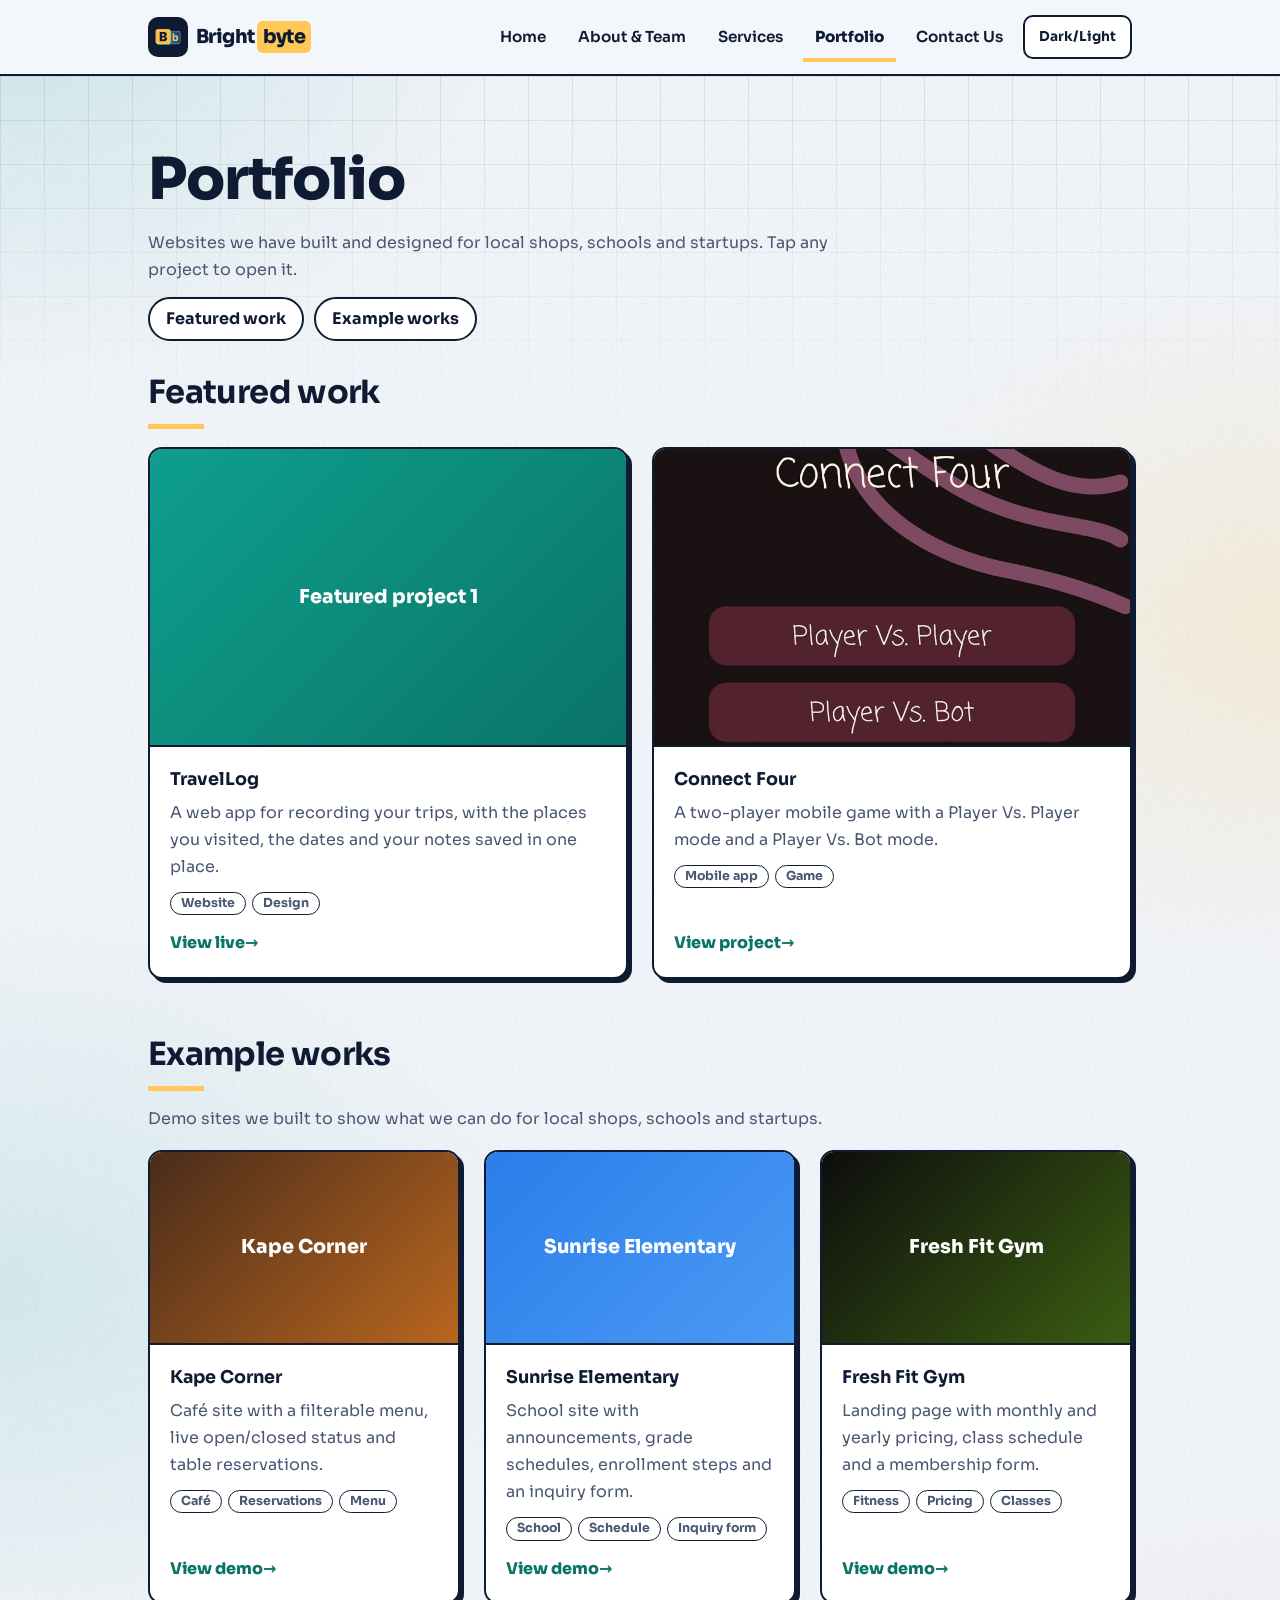
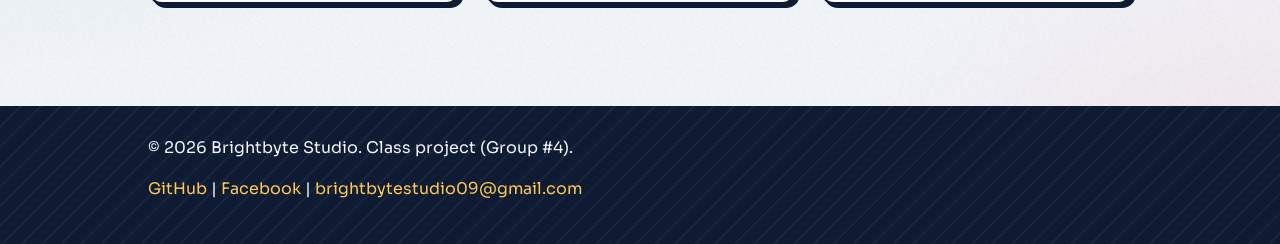
==== portfolio.html @ 6b6ff631 "Add files via upload" ====
<!DOCTYPE html>
<html lang="en">

<head>
  <meta charset="UTF-8">
  <meta name="viewport" content="width=device-width, initial-scale=1">
  <title>Portfolio | Brightbyte Studio</title>

  <link rel="stylesheet" href="https://fonts.googleapis.com/css2?family=Sora:wght@400;700;800&display=swap">
  <link rel="icon" href="imagess/logo.png">
  <script>document.documentElement.dataset.theme = localStorage.getItem('theme') || 'light';</script>
  <link rel="stylesheet" href="style.css">
</head>

<body id="top">

  <!-- ===== HEADER + NAVIGATION ===== -->
  <header>
    <nav>
      <a class="logo" href="index.html">
        <img class="logo-img" src="imagess/logo.png" alt="Brightbyte logo">
        Bright<span>byte</span>
      </a>

      <button id="menu" aria-label="Menu">Menu</button>

      <a class="link" href="index.html">Home</a>
      <a class="link" href="team.html">About &amp; Team</a>
      <a class="link" href="services.html">Services</a>
      <a class="link active" href="portfolio.html">Portfolio</a>
      <a class="link" href="contact.html">Contact Us</a>

      <button id="theme" aria-label="Toggle dark mode">Dark/Light</button>
    </nav>
  </header>


  <main>
    <section>
      <div class="wrap">

        <h1>Portfolio</h1>
        <p>Websites we have built and designed for local shops, schools and startups. Tap any project to open it.</p>

        <!-- Jump links to the sections below -->
        <div class="jump">
          <a href="#featured">Featured work</a>
          <a href="#examples">Example works</a>
        </div>


        <!-- ===== FEATURED WORK =====
             HOW TO ADD YOUR OWN:
             1. Save the screenshot in the imagess folder (about 800 x 500, under 150 KB).
             2. Copy one <a class="project"> block below.
             3. Change the link, image file name, alt text, title, text and tags.
             If the image file is missing, the colored label shows instead. -->
        <h2 id="featured">Featured work</h2>

        <div class="projects">

          <a class="project" href="https://YOUR-TUNNEL.trycloudflare.com" target="_blank" rel="noopener">
            <div class="thumb" data-label="Featured project 1">
              <img src="imagess/featured1.jpg" alt="Screenshot of Featured project 1" width="800" height="500" loading="lazy">
            </div>
            <div class="project-body">
              <h3>TravelLog</h3>
              <p>A web app for recording your trips, with the places you visited, the dates and your notes saved in one place.</p>
              <ul class="tags"><li>Website</li><li>Design</li></ul>
              <span class="project-cta">View live</span>
            </div>
          </a>

                    <a class="project" href="connect-four.html">
            <div class="thumb" data-label="Connect Four">
              <img src="imagess/featured2.jpg" alt="Menu screen of the Connect Four app" width="800" height="500" loading="lazy">
            </div>
            <div class="project-body">
              <h3>Connect Four</h3>
              <p>A two-player mobile game with a Player Vs. Player mode and a Player Vs. Bot mode.</p>
              <ul class="tags"><li>Mobile app</li><li>Game</li></ul>
              <span class="project-cta">View project</span>
            </div>
          </a>

        </div>


        <!-- ===== EXAMPLE WORKS ===== -->
        <h2 id="examples" style="margin-top:48px">Example works</h2>
        <p>Demo sites we built to show what we can do for local shops, schools and startups.</p>

        <div class="projects">

          <a class="project" href="exampleworks/kape-corner/index.html">
            <div class="thumb cafe" data-label="Kape Corner">
              <img src="imagess/kape-corner.jpg" alt="Screenshot of the Kape Corner café website" width="800" height="500" loading="lazy">
            </div>
            <div class="project-body">
              <h3>Kape Corner</h3>
              <p>Café site with a filterable menu, live open/closed status and table reservations.</p>
              <ul class="tags"><li>Café</li><li>Reservations</li><li>Menu</li></ul>
              <span class="project-cta">View demo</span>
            </div>
          </a>

          <a class="project" href="exampleworks/sunrise-elementary/index.html">
            <div class="thumb school" data-label="Sunrise Elementary">
              <img src="imagess/sunrise-elementary.jpg" alt="Screenshot of the Sunrise Elementary school website" width="800" height="500" loading="lazy">
            </div>
            <div class="project-body">
              <h3>Sunrise Elementary</h3>
              <p>School site with announcements, grade schedules, enrollment steps and an inquiry form.</p>
              <ul class="tags"><li>School</li><li>Schedule</li><li>Inquiry form</li></ul>
              <span class="project-cta">View demo</span>
            </div>
          </a>

          <a class="project" href="exampleworks/fresh-fit-gym/index.html">
            <div class="thumb gym" data-label="Fresh Fit Gym">
              <img src="imagess/fresh-fit-gym.jpg" alt="Screenshot of the Fresh Fit Gym website" width="800" height="500" loading="lazy">
            </div>
            <div class="project-body">
              <h3>Fresh Fit Gym</h3>
              <p>Landing page with monthly and yearly pricing, class schedule and a membership form.</p>
              <ul class="tags"><li>Fitness</li><li>Pricing</li><li>Classes</li></ul>
              <span class="project-cta">View demo</span>
            </div>
          </a>

        </div>

      </div>
    </section>
  </main>


  <!-- ===== FOOTER ===== -->
  <footer>
    <div class="wrap">
      <p style="color:inherit">&copy; 2026 Brightbyte Studio. Class project (Group #4).</p>

      <p style="color:inherit">
         <a href="https://github.com/BrightByteStudios-Personal?tab=repositories" target="_blank" rel="noopener">GitHub</a>
       |
        <a href="https://www.facebook.com/share/1DMAE9hGEW/" target="_blank" rel="noopener">Facebook</a> |
        <a href="mailto:brightbytestudio09@gmail.com">brightbytestudio09@gmail.com</a> 
      </p>
    </div>
  </footer>

  <script src="script.js"></script>
</body>

</html>
---- style.css ----
/* ==========================================================
   BRIGHTBYTE STUDIO - MAIN STYLESHEET
   Written mobile-first: base styles are for phones, and the
   "Tablet and desktop" section at the bottom adds the wider layout.
   ========================================================== */


/* ----------------------------------------------------------
   COLORS AND THEME
   Change a color here and it updates on every page.
   ---------------------------------------------------------- */
:root {
  --bg: #f3f6fb;      /* page background */
  --card: #ffffff;    /* card and input background */
  --ink: #0f1b33;     /* main text and outlines */
  --muted: #4a5772;   /* softer paragraph text */
  --line: #0f1b33;    /* border color */
  --brand: #0e9f8e;   /* teal brand color */
  --link: #0a7467;    /* link text color */
  --pop: #ffc857;     /* yellow accent */
  --sh: #0f1b33;      /* offset shadow color */
  --r: 14px;          /* roundness of cards */
}

/* Dark mode: script.js sets data-theme="dark" on the page */
[data-theme=dark] {
  --bg: #0b1220;
  --card: #131d33;
  --ink: #eef2fa;
  --muted: #a3adc2;
  --line: #3a4a70;
  --link: #5ee0cf;
  --sh: #0e9f8e;
}


/* ----------------------------------------------------------
   RESET AND BASE STYLES
   ---------------------------------------------------------- */
* {
  box-sizing: border-box;   /* padding and border count inside the width */
  margin: 0;
  padding: 0;
}

html {
  scroll-behavior: smooth;          /* smooth jumps for anchor links */
  scroll-padding-top: 76px;         /* keeps headings clear of the sticky header */
  -webkit-text-size-adjust: 100%;   /* stops phones from resizing text */
}

body {
  font-family: 'Sora', system-ui, sans-serif;
  background: var(--bg);
  color: var(--ink);
  line-height: 1.7;
  overflow-x: hidden;               /* no sideways scrolling */
  padding-left: env(safe-area-inset-left);
  padding-right: env(safe-area-inset-right);
}

img {
  max-width: 100%;
}

a {
  color: var(--link);
}

/* Centers content and limits its width */
.wrap {
  max-width: 1040px;
  margin: 0 auto;
  padding: 0 18px;
}

section {
  padding: 44px 0;
}

h1 {
  font-size: clamp(2rem, 9vw, 3.6rem);   /* scales with screen width */
  line-height: 1.12;
  letter-spacing: -0.02em;               /* was -0.03em: slightly looser */
  font-weight: 800;
  margin-bottom: 16px;
}

h2 {
  font-size: clamp(1.4rem, 5vw, 2rem);
  letter-spacing: -0.02em;
  margin-bottom: 14px;
}

h3 {
  font-size: 1.1rem;
  margin-bottom: 4px;
}

p {
  max-width: 62ch;     /* keeps lines readable */
  margin-bottom: 14px;
  color: var(--muted);
}

code {
  background: var(--card);
  border: 1px solid var(--line);
  border-radius: 6px;
  padding: 0 5px;
}


/* ----------------------------------------------------------
   HEADER AND NAVIGATION (phone layout first)
   ---------------------------------------------------------- */
header {
  position: sticky;     /* stays at the top while scrolling */
  top: 0;
  z-index: 10;
  background: var(--bg);
  border-bottom: 2px solid var(--line);
}

nav {
  display: flex;
  align-items: center;
  flex-wrap: wrap;
  gap: 8px;
  max-width: 1040px;
  margin: auto;
  padding: 10px 18px;
}

/* Agency name (top left) */
.logo {
  font-weight: 800;
  font-size: 1.2rem;
  letter-spacing: -0.03em;
  color: var(--ink);
  text-decoration: none;
  margin-right: auto;
  order: 1;
  display: flex;
  align-items: center;
}

/* Logo picture next to the agency name */
.logo-img {
  width: 40px;
  height: 40px;
  border-radius: 10px;
  margin-right: 8px;   /* space between the picture and the name */
}

.logo span {
  background: var(--pop);
  color: #0f1b33;
  padding: 0 6px;
  border-radius: 6px;
  margin-left: 2px;
}

/* Menu button (phones) */
#menu {
  order: 2;
  display: block;
}

/* Dark/Light button: lives inside the menu on phones */
#theme {
  order: 5;          /* after the page links */
  display: none;     /* hidden until Menu is opened */
  width: 100%;
}

nav.open #theme {
  display: block;    /* shows when the menu is open */
}

#theme,
#menu {
  min-height: 44px;     /* easy to tap */
  background: var(--card);
  border: 2px solid var(--line);
  border-radius: 10px;
  padding: 0 14px;
  cursor: pointer;
  color: var(--ink);
  font: inherit;
  font-size: 0.85rem;
  font-weight: 700;
}

/* Smooth change when hovering or pressing */
#menu,
#theme,
nav a.link {
  transition: background 0.15s, transform 0.15s;
}

/* Page links: hidden on phones until Menu is tapped */
nav a.link {
  display: none;
  order: 4;
  width: 100%;
  min-height: 50px;
  align-items: center;
  color: var(--ink);
  text-decoration: none;
  font-weight: 600;
  border-top: 1px solid var(--line);
  padding: 0 6px;
}

/* script.js adds the "open" class when Menu is tapped */
nav.open a.link {
  display: flex;
}

/* The page you are currently on: bold with a thin yellow bar on the left */
nav a.link.active {
  color: var(--ink);
  font-weight: 800;
  box-shadow: inset 4px 0 0 var(--pop);
  padding-left: 16px;
}

/* Quick soft flash while a link or button is pressed (works on touch) */
nav a.link:active {
  background: rgba(255, 200, 87, 0.22);
}

#menu:active,
#theme:active {
  background: var(--pop);
  color: #0f1b33;
}

/* HOVER HIGHLIGHT
   Only on devices that really have a mouse. This stops the
   highlight from getting "stuck" after a tap on a phone. */
@media (hover: hover) {

  /* Menu and Dark/Light buttons turn yellow and lift slightly */
  #menu:hover,
  #theme:hover {
    background: var(--pop);
    color: #0f1b33;
    transform: translateY(-2px);
  }

  /* Page links get a soft yellow tint */
  nav a.link:hover {
    background: rgba(255, 200, 87, 0.22);
  }
}


/* ----------------------------------------------------------
   BUTTONS
   ---------------------------------------------------------- */
.btn {
  display: flex;
  align-items: center;
  justify-content: center;
  width: 100%;          /* full width on phones */
  min-height: 50px;
  background: var(--pop);
  color: #0f1b33;
  border: 2px solid var(--line);
  border-radius: 12px;
  padding: 10px 24px;
  margin: 0 0 12px;
  font: inherit;
  font-weight: 800;
  text-decoration: none;
  cursor: pointer;
  box-shadow: 3px 3px 0 var(--sh);
  transition: transform 0.15s, box-shadow 0.15s;
}

/* Hover: button lifts up (mouse devices only) */
@media (hover: hover) {
  .btn:hover {
    transform: translate(-2px, -2px);
    box-shadow: 5px 5px 0 var(--sh);
  }
}

/* Tap or click: button presses down */
.btn:active {
  transform: translate(3px, 3px);
  box-shadow: 0 0 0 var(--sh);
}

/* White version of the button */
.btn.alt {
  background: var(--card);
  color: var(--ink);
}


/* ----------------------------------------------------------
   HERO (home page banner)
   ---------------------------------------------------------- */
.hero {
  position: relative;
  overflow: hidden;
  padding: 56px 0 44px;
  border-bottom: 2px solid var(--line);
}

/* Dotted background pattern (kept faint so it is easy on the eyes) */
.hero::before {
  content: "";
  position: absolute;
  inset: 0;
  background-image: radial-gradient(var(--line) 1px, transparent 1.5px);
  background-size: 20px 20px;
  opacity: 0.08;
}

.hero .wrap {
  position: relative;   /* keeps the text above the dots */
}

/* The highlighted words in the main heading */
.hero h1 em {
  font-style: normal;
  color: var(--link);
  text-decoration: underline solid var(--pop);
  text-underline-offset: 6px;
  text-decoration-thickness: 3px;
}


/* ----------------------------------------------------------
   CARDS, GRID AND TEAM PHOTOS
   ---------------------------------------------------------- */

/* Responsive grid: cards fit side by side when there is room */
.grid {
  display: grid;
  grid-template-columns: repeat(auto-fit, minmax(min(100%, 240px), 1fr));
  gap: 18px;
}

.card {
  background: var(--card);
  border: 2px solid var(--line);
  border-radius: var(--r);
  padding: 20px;
  box-shadow: 4px 4px 0 var(--sh);
}

/* Job title under a team member's name */
.role {
  color: var(--link);
  font-weight: 800;
  font-size: 0.9rem;
  margin-bottom: 6px;
}

/* Team photo circle. If the photo is missing, the initials show instead */
.avatar {
  width: 84px;
  height: 84px;
  border-radius: 50%;
  margin-bottom: 12px;
  background: var(--brand);
  color: #fff;
  border: 2px solid var(--line);
  display: grid;
  place-items: center;
  font-weight: 800;
  overflow: hidden;
  position: relative;
}

.avatar::after {
  content: attr(data-i);   /* shows the data-i text from the HTML */
}

.avatar img {
  position: absolute;
  inset: 0;
  width: 100%;
  height: 100%;
  object-fit: cover;
  z-index: 1;              /* photo covers the initials */
}

/* Jump links (anchor buttons) at the top of a page */
.jump {
  display: flex;
  gap: 10px;
  flex-wrap: wrap;
  margin-bottom: 24px;
}

.jump a {
  display: inline-flex;
  align-items: center;
  min-height: 44px;
  border: 2px solid var(--line);
  border-radius: 999px;
  padding: 0 16px;
  background: var(--card);
  color: var(--ink);
  font-weight: 700;
  text-decoration: none;
}

.jump a:active {
  background: var(--pop);
  color: #0f1b33;
}

@media (hover: hover) {
  .jump a:hover {
    background: var(--pop);
    color: #0f1b33;
  }
}


/* ----------------------------------------------------------
   PRICING TABLE
   ---------------------------------------------------------- */

/* Lets the table scroll sideways on small screens */
.scroll {
  overflow-x: auto;
  border: 2px solid var(--line);
  border-radius: var(--r);
  box-shadow: 4px 4px 0 var(--sh);
}

table {
  width: 100%;
  min-width: 520px;
  border-collapse: collapse;
  background: var(--card);
}

th,
td {
  padding: 12px 14px;
  border-bottom: 1px solid var(--line);
  text-align: left;
  font-size: 0.92rem;
}

th {
  background: var(--ink);
  color: var(--bg);
}

/* Striped rows */
tbody tr:nth-child(even) td {
  background: rgba(14, 159, 142, 0.1);
}

caption {
  caption-side: bottom;
  text-align: left;
  padding: 10px 14px;
  color: var(--muted);
  font-size: 0.85rem;
}


/* ----------------------------------------------------------
   QUOTE FORM
   ---------------------------------------------------------- */
form {
  display: grid;
  gap: 18px;
  max-width: 620px;
}

label,
legend {
  display: block;
  font-weight: 700;
  margin-bottom: 6px;
}

fieldset {
  display: grid;
  gap: 8px;
  border: 2px solid var(--line);
  border-radius: var(--r);
  padding: 14px;
  background: var(--card);
}

/* Each checkbox or radio is a big tappable tile */
fieldset label {
  display: flex;
  align-items: center;
  gap: 10px;
  min-height: 48px;
  margin: 0;
  padding: 0 12px;
  font-weight: 500;
  border: 2px solid var(--line);
  border-radius: 10px;
  cursor: pointer;
}

/* Selected tile turns yellow */
fieldset label:has(input:checked) {
  background: var(--pop);
  color: #0f1b33;
}

input[type=checkbox],
input[type=radio] {
  width: 22px;
  height: 22px;
  accent-color: var(--ink);
}

/* Text boxes, dropdown and message box */
input[type=text],
input[type=email],
select,
textarea {
  width: 100%;
  min-height: 50px;
  padding: 12px;
  border: 2px solid var(--line);
  border-radius: 10px;
  font: inherit;
  font-size: 16px;          /* 16px stops phones from zooming in on tap */
  background: var(--card);
  color: var(--ink);
}

/* Visible outline when using keyboard or tapping a field */
input:focus,
select:focus,
textarea:focus,
.btn:focus-visible,
a:focus-visible,
button:focus-visible {
  outline: 3px solid var(--pop);
  outline-offset: 2px;
}

/* Red error text under a field */
.err {
  color: #c2255c;
  font-size: 0.9rem;
  font-weight: 600;
  min-height: 1.2em;
}

[data-theme=dark] .err {
  color: #ff8fb1;
}

/* Confirmation box shown after the form is sent */
#result {
  display: none;            /* script.js shows it */
  background: var(--card);
  border: 2px solid var(--brand);
  border-radius: var(--r);
  padding: 20px;
  margin-top: 20px;
  max-width: 620px;
  box-shadow: 4px 4px 0 var(--brand);
}


/* ----------------------------------------------------------
   FOOTER
   ---------------------------------------------------------- */
footer {
  background: var(--ink);
  color: var(--bg);
  padding: 28px 0;
  margin-top: 30px;
}

footer a {
  color: var(--pop);
}

/* Dark mode: the footer background is light, so use a darker teal */
[data-theme=dark] footer a {
  color: #0a7467;
}

footer p {
  word-break: break-word;
}


/* ----------------------------------------------------------
   TABLET AND DESKTOP (screens 760px wide and up)
   ---------------------------------------------------------- */
@media (min-width: 760px) {

  .wrap {
    padding: 0 28px;
  }

  section {
    padding: 72px 0;
  }

  .hero {
    padding: 96px 0 80px;
  }

  /* Menu button disappears, links show in the nav bar */
  #menu {
    display: none;
  }

  nav {
    padding: 12px 28px;
  }

  nav a.link {
    display: inline-flex;
    order: 2;
    width: auto;
    border: 0;
    padding: 0 12px;
    font-size: 0.95rem;
  }

  /* Desktop links keep the yellow underline instead of a tint or side bar */
  nav a.link:hover,
  nav a.link.active {
    background: transparent;
    box-shadow: inset 0 -4px 0 var(--pop);   /* yellow underline */
    color: var(--ink);
    padding-left: 12px;
  }

  /* Dark/Light goes back to the nav bar on bigger screens */
  #theme {
    display: block;
    order: 3;
    width: auto;
  }

  /* Buttons shrink to fit their text */
  .btn {
    display: inline-flex;
    width: auto;
    margin-right: 10px;
  }

  .grid {
    gap: 24px;
  }

  .card {
    padding: 24px;
  }

  /* Form options sit side by side */
  fieldset {
    display: flex;
    flex-wrap: wrap;
  }

  .avatar {
    width: 96px;
    height: 96px;
  }
}


/* Respect users who turn off animations on their device */
@media (prefers-reduced-motion: reduce) {
  * {
    transition: none !important;
    scroll-behavior: auto !important;
  }
}

/* ----------------------------------------------------------
   PORTFOLIO: CLICKABLE PROJECT CARDS
   The whole card is one link. Effects: hover lift, cursor glow,
   image sheen, press-down while held (script.js adds .pressed).
   ---------------------------------------------------------- */
:root {
  --ease: cubic-bezier(0.2, 0.7, 0.3, 1);   /* smooth, natural motion */
}

.projects {
  display: grid;
  grid-template-columns: repeat(auto-fit, minmax(min(100%, 280px), 1fr));
  gap: 20px;
  margin-top: 18px;
}

.project {
  position: relative;
  display: flex;
  flex-direction: column;
  background: var(--card);
  border: 2px solid var(--line);
  border-radius: var(--r);
  box-shadow: 4px 4px 0 var(--sh);
  overflow: hidden;
  color: var(--ink);
  text-decoration: none;
  -webkit-tap-highlight-color: transparent;   /* removes the default grey tap flash */
  -webkit-user-select: none;
  user-select: none;
  transition: transform 0.25s var(--ease), box-shadow 0.25s var(--ease);
  animation: rise 0.6s var(--ease) backwards;  /* fade up on page load */
}

/* Cards appear one after another */
.projects .project:nth-child(2) { animation-delay: 0.08s; }
.projects .project:nth-child(3) { animation-delay: 0.16s; }
.projects .project:nth-child(4) { animation-delay: 0.24s; }
.projects .project:nth-child(5) { animation-delay: 0.32s; }
.projects .project:nth-child(6) { animation-delay: 0.40s; }

/* Soft yellow glow that follows the cursor or finger */
.project::before {
  content: "";
  position: absolute;
  inset: 0;
  z-index: 2;
  pointer-events: none;
  background: radial-gradient(
    220px circle at var(--mx, 50%) var(--my, 30%),
    rgba(255, 200, 87, 0.28),
    transparent 70%
  );
  opacity: 0;
  transition: opacity 0.3s;
}

/* Picture area. If the image is missing, the colored label shows */
.thumb {
  position: relative;
  aspect-ratio: 16 / 10;
  display: grid;
  place-items: center;
  overflow: hidden;
  background: linear-gradient(135deg, var(--brand), #0a7467);
  border-bottom: 2px solid var(--line);
}

.thumb::after {
  content: attr(data-label);   /* shows the data-label text from the HTML */
  padding: 0 16px;
  color: #fff;
  font-weight: 800;
  font-size: 1.2rem;
  text-align: center;
}

.thumb img {
  position: absolute;
  inset: 0;
  width: 100%;
  height: 100%;
  object-fit: cover;
  z-index: 1;                  /* photo covers the label */
  transition: transform 0.5s var(--ease);
  -webkit-user-drag: none;
}

/* Light streak that sweeps across the picture */
.thumb::before {
  content: "";
  position: absolute;
  top: 0;
  bottom: 0;
  left: -60%;
  width: 40%;
  z-index: 2;
  pointer-events: none;
  background: linear-gradient(100deg, transparent, rgba(255, 255, 255, 0.45), transparent);
  opacity: 0;
  transform: skewX(-20deg);
}

/* Colors that match each example site's brand */
.thumb.cafe   { background: linear-gradient(135deg, #4a2c1a, #b8661f); }
.thumb.school { background: linear-gradient(135deg, #2b7de9, #4a9bf5); }
.thumb.gym    { background: linear-gradient(135deg, #0d0d0d, #3b5d12); }

.project-body {
  display: flex;
  flex-direction: column;
  flex: 1;
  padding: 18px 20px 20px;
}

.project-body p {
  margin-bottom: 12px;
}

/* Small labels under the description */
.tags {
  display: flex;
  flex-wrap: wrap;
  gap: 6px;
  list-style: none;
  margin-bottom: 14px;
}

.tags li {
  border: 1.5px solid var(--line);
  border-radius: 999px;
  padding: 0 10px;
  font-size: 0.78rem;
  font-weight: 700;
  color: var(--muted);
  transition: background 0.25s, color 0.25s;
}

/* "View demo" text with an arrow, pushed to the bottom of the card */
.project-cta {
  margin-top: auto;
  font-weight: 800;
  color: var(--link);
}

.project-cta::after {
  content: " \2192";
  display: inline-block;
  transition: transform 0.25s var(--ease);
}

/* HOVER (mouse devices only, so it never gets stuck after a tap) */
@media (hover: hover) {
  .project:hover {
    transform: translate(-3px, -4px);
    box-shadow: 7px 8px 0 var(--brand);
  }

  .project:hover::before {
    opacity: 1;
  }

  .project:hover .thumb img {
    transform: scale(1.06);
  }

  .project:hover .thumb::before {
    animation: sheen 0.8s ease-out;
  }

  .project:hover .tags li {
    background: var(--pop);
    border-color: var(--line);
    color: #0f1b33;
  }

  .project:hover .project-cta::after {
    transform: translateX(5px);
  }
}

/* PRESSED / HELD (mouse, touch and keyboard) */
.project.pressed,
.project:active {
  transform: translate(3px, 3px) scale(0.985);
  box-shadow: 0 0 0 var(--sh);
}

.project.pressed::before,
.project:focus-visible::before {
  opacity: 1;
}

.project.pressed .thumb img {
  transform: scale(1.08);
}

.project.pressed .thumb::before {
  animation: sheen 0.8s ease-out;
}

.project.pressed .tags li {
  background: var(--pop);
  color: #0f1b33;
}

.project:focus-visible {
  outline: 3px solid var(--pop);
  outline-offset: 3px;
}

@keyframes rise {
  from { opacity: 0; transform: translateY(18px); }
  to   { opacity: 1; transform: none; }
}

@keyframes sheen {
  from { opacity: 1; transform: translateX(0) skewX(-20deg); }
  to   { opacity: 1; transform: translateX(520%) skewX(-20deg); }
}

@media (min-width: 760px) {
  .projects {
    gap: 24px;
  }
}

/* Turn the card effects off for people who prefer less motion */
@media (prefers-reduced-motion: reduce) {
  .project {
    animation: none;
  }

  .project .thumb::before {
    display: none;
  }

  .project:hover,
  .project.pressed,
  .project:active {
    transform: none;
  }

  .project:hover .thumb img,
  .project.pressed .thumb img {
    transform: none;
  }
}
  

/* Picture area. If the image is missing, the colored label shows */
.thumb {
  position: relative;
  aspect-ratio: 16 / 10;
  display: grid;
  place-items: center;
  overflow: hidden;
  background: linear-gradient(135deg, var(--brand), #0a7467);
  border-bottom: 2px solid var(--line);
}

.thumb::after {
  content: attr(data-label);   /* shows the data-label text from the HTML */
  padding: 0 16px;
  color: #fff;
  font-weight: 800;
  font-size: 1.2rem;
  text-align: center;
}

.thumb img {
  position: absolute;
  inset: 0;
  width: 100%;
  height: 100%;
  object-fit: cover;
  z-index: 1;                 
  
   /* photo covers the label */
   
  transition: transform 0.4s;
}

/* Colors that match each example site's brand */
.thumb.cafe   { background: linear-gradient(135deg, #4a2c1a, #b8661f); }
.thumb.school { background: linear-gradient(135deg, #2b7de9, #4a9bf5); }
.thumb.gym    { background: linear-gradient(135deg, #0d0d0d, #3b5d12); }

.project-body {
  display: flex;
  flex-direction: column;
  flex: 1;
  padding: 18px 20px 20px;
}

.project-body p {
  margin-bottom: 12px;
}

/* Small labels under the description */
.tags {
  display: flex;
  flex-wrap: wrap;
  gap: 6px;
  list-style: none;
  margin-bottom: 14px;
}

.tags li {
  border: 1.5px solid var(--line);
  border-radius: 999px;
  padding: 0 10px;
  font-size: 0.78rem;
  font-weight: 700;
  color: var(--muted);
}

/* "View demo" text with an arrow, pushed to the bottom of the card */
.project-cta {
  margin-top: auto;
  font-weight: 800;
  color: var(--link);
}

.project-cta::after {
  content: " \2192";
  display: inline-block;
  transition: transform 0.15s;
}

.project:focus-visible {
  outline: 3px solid var(--pop);
  outline-offset: 3px;
}

@media (min-width: 760px) {
  .projects {
    gap: 24px;
  }
}


/* ----------------------------------------------------------
   SITE-WIDE ANIMATIONS
   Scroll reveals, page-load intro, hover effects and form motion.
   Everything is switched off for people who prefer reduced motion.
   ---------------------------------------------------------- */
:root {
  --ease: cubic-bezier(0.2, 0.7, 0.3, 1);   /* smooth, natural motion */
}

/* ----- Page-load intro: the top section fades up one piece at a time ----- */
main > section:first-of-type .wrap > :is(h1, p, .jump, .btn) {
  animation: fadeUp 0.7s var(--ease) backwards;
}

main > section:first-of-type .wrap > :nth-child(2) { animation-delay: 0.08s; }
main > section:first-of-type .wrap > :nth-child(3) { animation-delay: 0.16s; }
main > section:first-of-type .wrap > :nth-child(4) { animation-delay: 0.24s; }
main > section:first-of-type .wrap > :nth-child(5) { animation-delay: 0.32s; }
main > section:first-of-type .wrap > :nth-child(6) { animation-delay: 0.40s; }

/* The yellow underline in the home headline fades in after the text */
.hero h1 em {
  animation: underlineIn 1s 0.6s var(--ease) backwards;
}

@keyframes fadeUp {
  from { opacity: 0; transform: translateY(18px); }
}

@keyframes underlineIn {
  from { text-decoration-color: transparent; }
}


/* ----- Cards: smooth lift on hover ----- */
.card {
  transition: transform 0.25s var(--ease), box-shadow 0.25s var(--ease);
}

.avatar {
  transition: transform 0.3s var(--ease);
}

.logo-img {
  transition: transform 0.3s var(--ease);
}


/* ----- Scroll reveal: script.js adds .reveal, then .in when visible ----- */
.reveal {
  opacity: 0;
  transform: translateY(26px);
  transition: opacity 0.6s var(--ease), transform 0.6s var(--ease);
}

.reveal.in {
  opacity: 1;
  transform: none;
}


/* ----- Header: shadow after scrolling + reading progress bar ----- */
header {
  transition: box-shadow 0.25s;
}

header.scrolled {
  box-shadow: 0 8px 20px rgba(15, 27, 51, 0.12);
}

[data-theme=dark] header.scrolled {
  box-shadow: 0 8px 20px rgba(0, 0, 0, 0.45);
}

.progress {
  position: fixed;
  top: 0;
  left: 0;
  right: 0;
  height: 4px;
  background: var(--pop);
  transform-origin: 0 50%;
  transform: scaleX(0);
  z-index: 20;
  pointer-events: none;
}

/* Desktop nav underline slides in smoothly */
nav a.link {
  transition: background 0.15s, transform 0.15s, box-shadow 0.25s, color 0.2s;
}


/* ----- Mobile menu: links slide in one by one ----- */
@media (max-width: 759px) {
  nav.open a.link,
  nav.open #theme {
    animation: menuIn 0.35s var(--ease) backwards;
  }

  nav.open a.link:nth-of-type(2) { animation-delay: 0.03s; }
  nav.open a.link:nth-of-type(3) { animation-delay: 0.07s; }
  nav.open a.link:nth-of-type(4) { animation-delay: 0.11s; }
  nav.open a.link:nth-of-type(5) { animation-delay: 0.15s; }
  nav.open a.link:nth-of-type(6) { animation-delay: 0.19s; }
  nav.open #theme { animation-delay: 0.23s; }
}

@keyframes menuIn {
  from { opacity: 0; transform: translateY(-8px); }
}


/* ----- Pricing table rows ----- */
td {
  transition: background 0.2s;
}

.jump a {
  transition: background 0.15s, transform 0.15s;
}


/* ----- Form motion ----- */
input[type=text],
input[type=email],
select,
textarea {
  transition: border-color 0.2s, box-shadow 0.2s, transform 0.2s;
}

/* Focused field lifts with a teal shadow */
input[type=text]:focus,
input[type=email]:focus,
select:focus,
textarea:focus {
  border-color: var(--brand);
  box-shadow: 3px 3px 0 var(--brand);
  transform: translate(-1px, -1px);
}

fieldset label {
  transition: background 0.15s, transform 0.15s;
}

/* A tile pops when you select it */
fieldset label:has(input:checked) {
  animation: pop 0.3s var(--ease);
}

/* Error text slides in */
.err:not(:empty) {
  animation: errIn 0.25s var(--ease);
}

/* Confirmation box pops in after sending */
#result {
  animation: popIn 0.45s var(--ease);
}

@keyframes pop {
  50% { transform: scale(1.04); }
}

@keyframes errIn {
  from { opacity: 0; transform: translateY(-4px); }
}

@keyframes popIn {
  from { opacity: 0; transform: translateY(10px) scale(0.97); }
}


/* ----- Hover effects (mouse devices only, so nothing sticks after a tap) ----- */
@media (hover: hover) {
  .card:not(.wrap):hover {
    transform: translate(-3px, -4px);
    box-shadow: 7px 8px 0 var(--brand);
  }

  .card:hover .avatar {
    transform: scale(1.08) rotate(-4deg);
  }

  .logo:hover .logo-img {
    transform: rotate(-8deg) scale(1.08);
  }

  .jump a:hover {
    transform: translateY(-2px);
  }

  tbody tr:hover td {
    background: rgba(255, 200, 87, 0.28);
  }

  fieldset label:hover {
    transform: translateY(-2px);
  }
}


/* ----- Turn the motion off for people who prefer less of it ----- */
@media (prefers-reduced-motion: reduce) {
  main > section:first-of-type .wrap > *,
  .hero h1 em,
  nav.open a.link,
  nav.open #theme,
  fieldset label:has(input:checked),
  .err,
  #result {
    animation: none !important;
  }

  .card:hover,
  .card:hover .avatar,
  .logo:hover .logo-img,
  .jump a:hover,
  fieldset label:hover,
  input:focus,
  select:focus,
  textarea:focus {
    transform: none !important;
  }
}

/* ----------------------------------------------------------
   SITE-WIDE ANIMATIONS
   Scroll reveals, page-load intro, hover effects and form motion.
   Everything is switched off for people who prefer reduced motion.
   ---------------------------------------------------------- */
:root {
  --ease: cubic-bezier(0.2, 0.7, 0.3, 1);   /* smooth, natural motion */
}

/* ----- Page-load intro: the top section fades up one piece at a time ----- */
main > section:first-of-type .wrap > :is(h1, p, .jump, .btn) {
  animation: fadeUp 0.7s var(--ease) backwards;
}

main > section:first-of-type .wrap > :nth-child(2) { animation-delay: 0.08s; }
main > section:first-of-type .wrap > :nth-child(3) { animation-delay: 0.16s; }
main > section:first-of-type .wrap > :nth-child(4) { animation-delay: 0.24s; }
main > section:first-of-type .wrap > :nth-child(5) { animation-delay: 0.32s; }
main > section:first-of-type .wrap > :nth-child(6) { animation-delay: 0.40s; }

/* The yellow underline in the home headline fades in after the text */
.hero h1 em {
  animation: underlineIn 1s 0.6s var(--ease) backwards;
}

@keyframes fadeUp {
  from { opacity: 0; transform: translateY(18px); }
}

@keyframes underlineIn {
  from { text-decoration-color: transparent; }
}


/* ----- Cards: smooth lift on hover ----- */
.card {
  transition: transform 0.25s var(--ease), box-shadow 0.25s var(--ease);
}

.avatar {
  transition: transform 0.3s var(--ease);
}

.logo-img {
  transition: transform 0.3s var(--ease);
}


/* ----- Scroll reveal: script.js adds .reveal, then .in when visible ----- */
.reveal {
  opacity: 0;
  transform: translateY(26px);
  transition: opacity 0.6s var(--ease), transform 0.6s var(--ease);
}

.reveal.in {
  opacity: 1;
  transform: none;
}


/* ----- Header: shadow after scrolling + reading progress bar ----- */
header {
  transition: box-shadow 0.25s;
}

header.scrolled {
  box-shadow: 0 8px 20px rgba(15, 27, 51, 0.12);
}

[data-theme=dark] header.scrolled {
  box-shadow: 0 8px 20px rgba(0, 0, 0, 0.45);
}

.progress {
  position: fixed;
  top: 0;
  left: 0;
  right: 0;
  height: 4px;
  background: var(--pop);
  transform-origin: 0 50%;
  transform: scaleX(0);
  z-index: 20;
  pointer-events: none;
}

/* Desktop nav underline slides in smoothly */
nav a.link {
  transition: background 0.15s, transform 0.15s, box-shadow 0.25s, color 0.2s;
}


/* ----- Mobile menu: links slide in one by one ----- */
@media (max-width: 759px) {
  nav.open a.link,
  nav.open #theme {
    animation: menuIn 0.35s var(--ease) backwards;
  }

  nav.open a.link:nth-of-type(2) { animation-delay: 0.03s; }
  nav.open a.link:nth-of-type(3) { animation-delay: 0.07s; }
  nav.open a.link:nth-of-type(4) { animation-delay: 0.11s; }
  nav.open a.link:nth-of-type(5) { animation-delay: 0.15s; }
  nav.open a.link:nth-of-type(6) { animation-delay: 0.19s; }
  nav.open #theme { animation-delay: 0.23s; }
}

@keyframes menuIn {
  from { opacity: 0; transform: translateY(-8px); }
}


/* ----- Pricing table rows ----- */
td {
  transition: background 0.2s;
}

.jump a {
  transition: background 0.15s, transform 0.15s;
}


/* ----- Form motion ----- */
input[type=text],
input[type=email],
select,
textarea {
  transition: border-color 0.2s, box-shadow 0.2s, transform 0.2s;
}

/* Focused field lifts with a teal shadow */
input[type=text]:focus,
input[type=email]:focus,
select:focus,
textarea:focus {
  border-color: var(--brand);
  box-shadow: 3px 3px 0 var(--brand);
  transform: translate(-1px, -1px);
}

fieldset label {
  transition: background 0.15s, transform 0.15s;
}

/* A tile pops when you select it */
fieldset label:has(input:checked) {
  animation: pop 0.3s var(--ease);
}

/* Error text slides in */
.err:not(:empty) {
  animation: errIn 0.25s var(--ease);
}

/* Confirmation box pops in after sending */
#result {
  animation: popIn 0.45s var(--ease);
}

@keyframes pop {
  50% { transform: scale(1.04); }
}

@keyframes errIn {
  from { opacity: 0; transform: translateY(-4px); }
}

@keyframes popIn {
  from { opacity: 0; transform: translateY(10px) scale(0.97); }
}


/* ----- Hover effects (mouse devices only, so nothing sticks after a tap) ----- */
@media (hover: hover) {
  .card:not(.wrap):hover {
    transform: translate(-3px, -4px);
    box-shadow: 7px 8px 0 var(--brand);
  }

  .card:hover .avatar {
    transform: scale(1.08) rotate(-4deg);
  }

  .logo:hover .logo-img {
    transform: rotate(-8deg) scale(1.08);
  }

  .jump a:hover {
    transform: translateY(-2px);
  }

  tbody tr:hover td {
    background: rgba(255, 200, 87, 0.28);
  }

  fieldset label:hover {
    transform: translateY(-2px);
  }
}


/* ----- Turn the motion off for people who prefer less of it ----- */
@media (prefers-reduced-motion: reduce) {
  main > section:first-of-type .wrap > *,
  .hero h1 em,
  nav.open a.link,
  nav.open #theme,
  fieldset label:has(input:checked),
  .err,
  #result {
    animation: none !important;
  }

  .card:hover,
  .card:hover .avatar,
  .logo:hover .logo-img,
  .jump a:hover,
  fieldset label:hover,
  input:focus,
  select:focus,
  textarea:focus {
    transform: none !important;
  }
}

/* ----------------------------------------------------------
   MORE ANIMATIONS (part 2)
   Page fade, card glow, button effects, heading underline,
   table rows, hero motion, back-to-top and theme fade.
   ---------------------------------------------------------- */

/* ----- Page fade between pages ----- */
body {
  animation: pageIn 0.4s ease-out;
}

body.leaving {
  opacity: 0;
  transition: opacity 0.22s ease;
}

@keyframes pageIn {
  from { opacity: 0; }
}


/* ----- Card glow that follows the cursor or finger ----- */
.card {
  position: relative;
}

.card::before {
  content: "";
  position: absolute;
  inset: 0;
  border-radius: inherit;
  pointer-events: none;
  background: radial-gradient(
    200px circle at var(--mx, 50%) var(--my, 30%),
    rgba(255, 200, 87, 0.22),
    transparent 70%
  );
  opacity: 0;
  transition: opacity 0.3s;
}

.card.pressed::before {
  opacity: 1;
}

/* Held down: card presses in (beats the hover lift) */
main .card.pressed:not(.wrap) {
  transform: translate(3px, 3px) scale(0.99);
  box-shadow: 0 0 0 var(--sh);
}

@media (hover: hover) {
  .card:not(.wrap):hover::before {
    opacity: 1;
  }
}


/* ----- Buttons: shine sweep, ripple, spinner ----- */
.btn {
  position: relative;
  overflow: hidden;   /* keeps the shine and ripple inside the button */
}

.btn::after {
  content: "";
  position: absolute;
  top: 0;
  bottom: 0;
  left: -70%;
  width: 40%;
  background: linear-gradient(100deg, transparent, rgba(255, 255, 255, 0.55), transparent);
  transform: skewX(-20deg);
  pointer-events: none;
}

@media (hover: hover) {
  .btn:hover::after {
    animation: shine 0.7s ease-out;
  }
}

@keyframes shine {
  to { left: 130%; }
}

/* Ripple circle created by script.js where you tap */
.ripple {
  position: absolute;
  border-radius: 50%;
  background: rgba(255, 255, 255, 0.55);
  transform: scale(0);
  animation: ripple 0.6s ease-out forwards;
  pointer-events: none;
}

@keyframes ripple {
  to { transform: scale(1); opacity: 0; }
}

/* Spinner while the form is sending */
.btn:disabled {
  cursor: wait;
  opacity: 0.85;
}

.btn:disabled::before {
  content: "";
  width: 16px;
  height: 16px;
  margin-right: 10px;
  border: 3px solid currentColor;
  border-right-color: transparent;
  border-radius: 50%;
  animation: spin 0.7s linear infinite;
}

@keyframes spin {
  to { transform: rotate(360deg); }
}

/* "Hire us" gives a small nudge every few seconds (uses "translate",
   so it never fights the hover lift) */
#cta .btn:not(.alt) {
  animation: nudge 4s 2.5s infinite;
}

#cta .btn:not(.alt):hover {
  animation-play-state: paused;
}

@keyframes nudge {
  0%, 86%, 100% { translate: 0 0; }
  90%           { translate: 0 -6px; }
  94%           { translate: 0 0; }
  97%           { translate: 0 -3px; }
}


/* ----- Home hero: drifting dots and a floating orb ----- */
.hero {
  isolation: isolate;
}

.hero::before {
  animation: dots 30s linear infinite;
}

.hero::after {
  content: "";
  position: absolute;
  right: -80px;
  top: -60px;
  width: 300px;
  height: 300px;
  border-radius: 50%;
  background: radial-gradient(circle at 30% 30%, rgba(255, 200, 87, 0.55), rgba(14, 159, 142, 0.25) 60%, transparent 72%);
  z-index: -1;
  pointer-events: none;
  animation: floaty 9s ease-in-out infinite;
}

@keyframes dots {
  to { background-position: 20px 20px; }
}

@keyframes floaty {
  50% { transform: translate(-24px, 22px) scale(1.06); }
}


/* ----- Headings: yellow underline draws in ----- */
main h2 {
  padding-bottom: 10px;
  background: linear-gradient(var(--pop), var(--pop)) no-repeat 0 100% / 56px 5px;
  transition: background-size 0.6s var(--ease) 0.15s;
}

main h2.bar-pre {
  background-size: 0 5px;
}

main h2.bar-pre.bar-in {
  background-size: 56px 5px;
}


/* ----- Pricing table: rows slide in one by one ----- */
.rows-pre tbody tr {
  opacity: 0;
  transform: translateY(12px);
}

.rows-pre.rows-in tbody tr {
  opacity: 1;
  transform: none;
  transition:
    opacity 0.5s var(--ease) calc(var(--i, 0) * 70ms),
    transform 0.5s var(--ease) calc(var(--i, 0) * 70ms);
}


/* ----- Back-to-top button ----- */
.to-top {
  position: fixed;
  right: calc(16px + env(safe-area-inset-right));
  bottom: calc(16px + env(safe-area-inset-bottom));
  z-index: 15;
  width: 48px;
  height: 48px;
  background: var(--pop);
  color: #0f1b33;
  border: 2px solid var(--line);
  border-radius: 14px;
  box-shadow: 3px 3px 0 var(--sh);
  font: inherit;
  font-size: 1.3rem;
  font-weight: 800;
  cursor: pointer;
  opacity: 0;
  transform: translateY(16px) scale(0.9);
  pointer-events: none;
  transition: opacity 0.25s, transform 0.25s var(--ease), box-shadow 0.15s;
}

.to-top.show {
  opacity: 1;
  transform: none;
  pointer-events: auto;
}

@media (hover: hover) {
  .to-top.show:hover {
    transform: translate(-2px, -3px);
    box-shadow: 5px 6px 0 var(--sh);
  }
}

.to-top.show:active {
  transform: translate(3px, 3px);
  box-shadow: 0 0 0 var(--sh);
}


/* ----- Footer links: underline slides in ----- */
footer a {
  text-decoration: none;
  padding-bottom: 2px;
  background: linear-gradient(currentColor, currentColor) no-repeat 0 100% / 0 2px;
  transition: background-size 0.3s var(--ease);
}

footer a:hover,
footer a:focus-visible {
  background-size: 100% 2px;
}


/* ----- Smooth cross-fade when switching dark / light ----- */
html.theme-fade,
html.theme-fade *,
html.theme-fade *::before,
html.theme-fade *::after {
  transition: background-color 0.4s ease, color 0.4s ease, border-color 0.4s ease, box-shadow 0.4s ease !important;
}


/* ----- Turn the extra motion off for people who prefer less of it ----- */
@media (prefers-reduced-motion: reduce) {
  body,
  .hero::before,
  .hero::after,
  .btn,
  .btn:disabled::before {
    animation: none !important;
  }

  .btn::after,
  .ripple {
    display: none;
  }
}

/* ===== Cursor glow removed ===== */
.project::before,
.project::after,
.card::before {
  display: none !important;
  content: none !important;
}

/* ===== Cursor glow removed ===== */
.project::before,
.project::after,
.card::before {
  display: none !important;
  content: none !important;
}


/* ===== Team cards: photo + name side by side, buttons pinned to the bottom ===== */
.team-card {
  display: flex;
  flex-direction: column;
  gap: 14px;
  padding: 22px;
}

/* A lone card (the project manager) keeps a normal card width */
.team-card:only-child {
  max-width: 420px;
}

/* Photo on the left, name and job title on the right */
.team-card .who {
  display: flex;
  align-items: center;
  gap: 14px;
}

.team-card .avatar {
  flex: none;
  width: 72px;
  height: 72px;
  margin: 0;
  border: 3px solid var(--brand);
}

.team-card .who-text {
  min-width: 0;
}

.team-card h3 {
  margin: 0 0 4px;
  line-height: 1.25;
}

.team-card .role {
  margin: 0;
}

.team-card .bio {
  margin: 0;
  font-size: 0.95rem;
  line-height: 1.6;
}

/* Email / Facebook buttons always sit at the bottom, lined up across cards */
.team-card .links {
  display: flex;
  flex-wrap: wrap;
  gap: 10px;
  margin: auto 0 0;
  padding-top: 4px;
}

.team-card .links a {
  display: inline-flex;
  align-items: center;
  min-height: 38px;
  padding: 0 16px;
  border: 2px solid var(--line);
  border-radius: 999px;
  color: var(--ink);
  font-size: 0.85rem;
  font-weight: 800;
  text-decoration: none;
  background-image: none;
  transition: background 0.2s, border-color 0.2s, color 0.2s;
}

.team-card .links a:hover,
.team-card .links a:focus-visible {
  background: var(--pop);
  border-color: var(--pop);
  color: #0f1b33;
}

/* ===== More animation (team page) ===== */

/* Cards slide up one after another as they scroll into view.
   script.js adds .fx (hidden) and then .fx-in (play). */
.team-card.fx {
  opacity: 0;
}

.team-card.fx-in {
  opacity: 1;
  animation: cardIn 0.6s var(--ease) backwards;
  animation-delay: calc(var(--i, 0) * 90ms);
}

@keyframes cardIn {
  from { opacity: 0; transform: translateY(28px) scale(0.97); }
}

/* The three jump buttons at the top pop in one by one when the page opens */
.jump a {
  animation: rise 0.5s var(--ease) backwards;
}

.jump a:nth-child(1) { animation-delay: 0.10s; }
.jump a:nth-child(2) { animation-delay: 0.18s; }
.jump a:nth-child(3) { animation-delay: 0.26s; }

/* Photo and buttons react when you hover a card */
.team-card .avatar {
  transition: transform 0.3s var(--ease), box-shadow 0.3s;
}

.team-card .avatar img {
  transition: transform 0.5s var(--ease);
}

.team-card .links a {
  transition: background 0.2s, border-color 0.2s, color 0.2s, transform 0.2s var(--ease);
}

@media (hover: hover) {
  .team-card:hover .avatar {
    animation: ringPulse 1.4s ease-out infinite;
  }

  .team-card:hover .avatar img {
    transform: scale(1.12);
  }

  .team-card .links a:hover {
    transform: translateY(-3px);
  }
}

/* A soft yellow ring that ripples outward from the photo */
@keyframes ringPulse {
  from { box-shadow: 0 0 0 0 rgba(255, 200, 87, 0.6); }
  to   { box-shadow: 0 0 0 14px rgba(255, 200, 87, 0); }
}

@media (prefers-reduced-motion: reduce) {
  .team-card.fx-in,
  .team-card:hover .avatar,
  .jump a {
    animation: none !important;
  }
}

/* ===== No white flash between pages ===== */
html {
  background: var(--bg);
}
/* ===== Team cards: details stay hidden until "Show details" is tapped ===== */

/* Only the card you open grows; the others in the row stay the same size */
.grid:has(> .team-card) {
  align-items: start;
}

.team-card {
  interpolate-size: allow-keywords;   /* lets the details slide open smoothly */
}

.team-card .more summary {
  display: inline-flex;
  align-items: center;
  gap: 8px;
  min-height: 32px;
  color: var(--link);
  font-size: 0.92rem;
  font-weight: 800;
  list-style: none;
  cursor: pointer;
  user-select: none;
}

.team-card .more summary::-webkit-details-marker {
  display: none;
}

/* Little arrow that flips when opened */
.team-card .more summary::after {
  content: "";
  width: 8px;
  height: 8px;
  border-right: 2.5px solid currentColor;
  border-bottom: 2.5px solid currentColor;
  transform: rotate(45deg) translateY(-2px);
  transition: transform 0.25s var(--ease);
}

.team-card .more[open] summary::after {
  transform: rotate(-135deg) translateY(-2px);
}

.team-card .more summary:focus-visible {
  outline: 3px solid var(--pop);
  outline-offset: 3px;
  border-radius: 6px;
}

@media (hover: hover) {
  .team-card .more summary:hover {
    text-decoration: underline;
    text-underline-offset: 4px;
  }
}

/* The button text switches between Show and Hide */
.team-card .more .s-hide {
  display: none;
}

.team-card .more[open] .s-show {
  display: none;
}

.team-card .more[open] .s-hide {
  display: inline;
}

.team-card .more .bio {
  padding-top: 8px;
}

/* Smooth open and close (browsers that don't support it just open instantly) */
.team-card .more::details-content {
  block-size: 0;
  overflow: hidden;
  transition: block-size 0.35s var(--ease), content-visibility 0.35s allow-discrete;
}

.team-card .more[open]::details-content {
  block-size: auto;
}

/* Keeps closed cards the same height even when a name wraps onto two lines */
@media (min-width: 760px) {
  .team-card .who {
    min-height: 96px;
  }
}

@media (min-width: 760px) and (max-width: 1100px) {
  .team-card .who {
    min-height: 120px;
  }
}

/* ==========================================================
   TEXTURE
   Fine grain over the whole site, a dot grid on every second
   section, halftone corners on cards and stripes in the footer.
   Everything here is only decoration and never blocks clicks.
   ========================================================== */

/* ----- Fine paper grain over the whole page ----- */
body::before {
  content: "";
  position: fixed;
  inset: 0;
  z-index: 50;
  pointer-events: none;
  opacity: 0.06;
  background-image: url("data:image/svg+xml,%3Csvg xmlns='http://www.w3.org/2000/svg' width='180' height='180'%3E%3Cfilter id='n'%3E%3CfeTurbulence type='fractalNoise' baseFrequency='.85' numOctaves='3' stitchTiles='stitch'/%3E%3CfeColorMatrix type='saturate' values='0'/%3E%3C/filter%3E%3Crect width='100%25' height='100%25' filter='url(%23n)'/%3E%3C/svg%3E");
}

[data-theme=dark] body::before {
  opacity: 0.08;
}


/* ----- Dot grid on every second section ----- */
main > section:nth-of-type(even) {
  background-image: radial-gradient(color-mix(in srgb, var(--ink) 16%, transparent) 1px, transparent 1.6px);
  background-size: 22px 22px;
}


/* ----- Halftone dots in the top-right corner of each card ----- */
.card::after {
  content: "";
  position: absolute;
  top: 0;
  right: 0;
  width: 110px;
  height: 110px;
  border-top-right-radius: inherit;
  pointer-events: none;
  background-image: radial-gradient(color-mix(in srgb, var(--ink) 22%, transparent) 1.2px, transparent 1.8px);
  background-size: 10px 10px;
  -webkit-mask-image: linear-gradient(225deg, #000, transparent 70%);
  mask-image: linear-gradient(225deg, #000, transparent 70%);
}


/* ----- Footer: faint diagonal stripes ----- */
footer {
  background-image: repeating-linear-gradient(135deg, rgba(255, 255, 255, 0.045) 0 2px, transparent 2px 14px);
}

/* ==========================================================
   EXTRA MOTION
   Cards fade up as you scroll, a reading-progress bar, a header
   shadow, a logo wiggle and a hero glow that drifts while you scroll.
   ========================================================== */

/* ----- Cards fade up one after another when they scroll into view -----
   script.js adds .sr (hidden) and then .sr-in (play). */
.sr {
  opacity: 0;
}

.sr-in {
  opacity: 1;
  animation: srIn 0.65s var(--ease) backwards;
  animation-delay: calc(var(--i, 0) * 100ms);
}

@keyframes srIn {
  from { opacity: 0; transform: translateY(30px) scale(0.97); }
}


/* ----- The logo picture gives a quick wiggle every few seconds ----- */
.logo-img {
  animation: wiggle 7s 3s ease-in-out infinite;
}

@keyframes wiggle {
  0%, 6%, 100% { rotate: 0deg; }
  2%           { rotate: -12deg; }
  4%           { rotate: 9deg; }
}


/* ----- The hero glow drifts down slowly as you scroll (newer browsers) ----- */
@supports (animation-timeline: scroll()) {
  .hero::after {
    animation: floaty 9s ease-in-out infinite, orbDrift linear both;
    animation-timeline: auto, scroll(root);
    animation-range: normal, 0 600px;
  }

  @keyframes orbDrift {
    to { translate: -40px 140px; }
  }
}


/* ----- Turn the extra motion off for people who prefer less of it ----- */
@media (prefers-reduced-motion: reduce) {
  .sr-in,
  .logo-img {
    animation: none !important;
  }
}

/* ==========================================================
   PERFORMANCE FIX (home page lag)
   The drifting dots used to animate background-position, which makes
   the browser redraw the whole hero every frame. This version moves
   the dots with transform instead, so the phone/laptop barely works.
   ========================================================== */
.hero::before {
  inset: -20px;                        /* a little bigger than the hero so the move never shows an edge */
  animation: dotsMove 30s linear infinite;
  will-change: transform;
}

@keyframes dotsMove {
  to { transform: translate(20px, 20px); }   /* 20px = one dot, so the loop is seamless */
}

/* ==========================================================
   LITE FIX (smoother scrolling on slower laptops and phones)
   - The grain moves from a full-screen layer on top of the page to the
     page background, so nothing has to be blended over the screen each frame.
   - The scroll-linked glow, the logo wiggle and the moving dots are switched
     off, since they keep the graphics chip busy while you scroll.
   ========================================================== */

/* Grain now lives in the page background */
body::before {
  display: none;
}

html {
  background-image: url("data:image/svg+xml,%3Csvg xmlns='http://www.w3.org/2000/svg' width='180' height='180'%3E%3Cfilter id='n'%3E%3CfeTurbulence type='fractalNoise' baseFrequency='.85' numOctaves='3' stitchTiles='stitch'/%3E%3CfeColorMatrix type='saturate' values='0'/%3E%3C/filter%3E%3Crect width='100%25' height='100%25' filter='url(%23n)' opacity='.1'/%3E%3C/svg%3E");
}

/* The hero glow just floats gently (no scroll-linked movement) */
.hero::after {
  animation: floaty 9s ease-in-out infinite;
  animation-timeline: auto;
  animation-range: normal;
}

/* Dots stay still, the logo doesn't wiggle */
.hero::before {
  animation: none;
  will-change: auto;
}

.logo-img {
  animation: none;
}
/* ==========================================================
   BACKGROUND DESIGN
   Soft color glows in the corners of the page, the grain (moved onto
   the body so it shows again), rings in the hero and a faint grid
   behind the title of every inner page.
   Everything is static, so it costs nothing while scrolling.
   ========================================================== */

/* The grain now sits on the body (the html layer was hidden behind it) */
html {
  background-image: none;
}

body {
  background-image:
    radial-gradient(720px 540px at 0% 0%,     rgba(14, 159, 142, 0.16), transparent 70%),
    radial-gradient(660px 500px at 100% 34%,  rgba(255, 200, 87, 0.20), transparent 70%),
    radial-gradient(780px 540px at 0% 70%,    rgba(14, 159, 142, 0.13), transparent 70%),
    radial-gradient(660px 480px at 100% 100%, rgba(240, 97, 127, 0.12), transparent 70%),
    url("data:image/svg+xml,%3Csvg xmlns='http://www.w3.org/2000/svg' width='180' height='180'%3E%3Cfilter id='n'%3E%3CfeTurbulence type='fractalNoise' baseFrequency='.85' numOctaves='3' stitchTiles='stitch'/%3E%3CfeColorMatrix type='saturate' values='0'/%3E%3C/filter%3E%3Crect width='100%25' height='100%25' filter='url(%23n)' opacity='.1'/%3E%3C/svg%3E");
  background-repeat: no-repeat, no-repeat, no-repeat, no-repeat, repeat;
}


/* ----- Home hero: thin rings spreading from the bottom-left corner ----- */
.hero {
  background-image: repeating-radial-gradient(
    circle at 0% 100%,
    transparent 0 54px,
    color-mix(in srgb, var(--ink) 8%, transparent) 54px 56px
  );
}


/* ----- Inner pages: a faint grid behind the page title that fades out downward ----- */
main > section:first-of-type:not(.hero) {
  position: relative;
  isolation: isolate;
}

main > section:first-of-type:not(.hero)::before {
  content: "";
  position: absolute;
  inset: 0;
  z-index: -1;
  pointer-events: none;
  background-image:
    linear-gradient(color-mix(in srgb, var(--ink) 9%, transparent) 1px, transparent 1px),
    linear-gradient(90deg, color-mix(in srgb, var(--ink) 9%, transparent) 1px, transparent 1px);
  background-size: 44px 44px;
  -webkit-mask-image: linear-gradient(#000, transparent 80%);
  mask-image: linear-gradient(#000, transparent 80%);
}

/* ==========================================================
   SPEED FIX (background)
   - The grain is now a small picture file instead of a generated one,
     so the browser doesn't have to draw it from scratch while you scroll.
     Save grain.png in your imagess folder.
   - The masks on the card corners and the page-title grid are gone or
     much smaller, because masks are slow on bigger areas.
   ========================================================== */

body {
  background-image:
    radial-gradient(720px 540px at 0% 0%,     rgba(14, 159, 142, 0.16), transparent 70%),
    radial-gradient(660px 500px at 100% 34%,  rgba(255, 200, 87, 0.20), transparent 70%),
    radial-gradient(780px 540px at 0% 70%,    rgba(14, 159, 142, 0.13), transparent 70%),
    radial-gradient(660px 480px at 100% 100%, rgba(240, 97, 127, 0.12), transparent 70%),
    url("imagess/grain.png");
  background-repeat: no-repeat, no-repeat, no-repeat, no-repeat, repeat;
}

/* Card corner dots: faded with a gradient instead of a mask */
.card::after {
  background-image:
    linear-gradient(225deg, transparent 0%, var(--card) 72%),
    radial-gradient(color-mix(in srgb, var(--ink) 22%, transparent) 1.2px, transparent 1.8px);
  background-size: 100% 100%, 10px 10px;
  -webkit-mask-image: none;
  mask-image: none;
  z-index: -1;   /* sits behind the card text */
}

.card {
  isolation: isolate;   /* keeps the corner dots inside the card, above its background */
}

/* Page-title grid: only the top part of the page, so the mask stays small */
main > section:first-of-type:not(.hero)::before {
  inset: 0 0 auto 0;
  height: 440px;
}
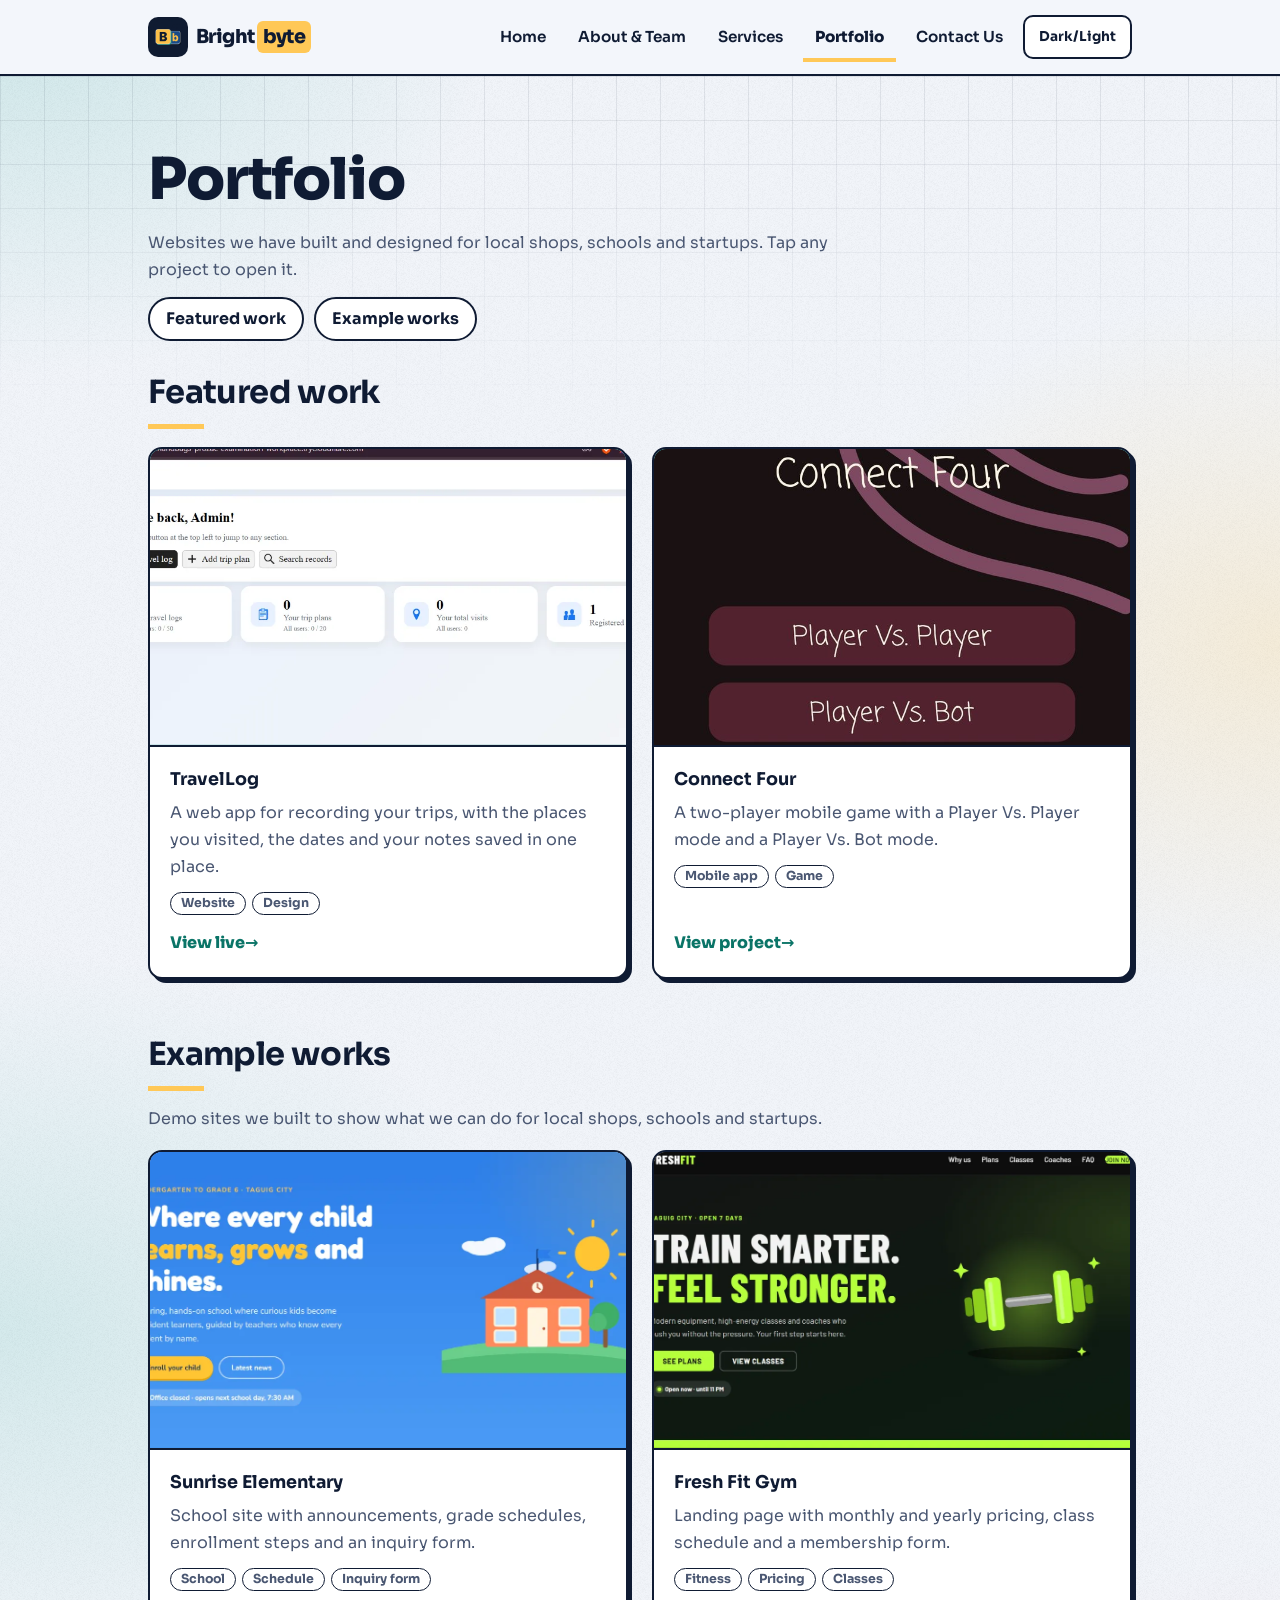
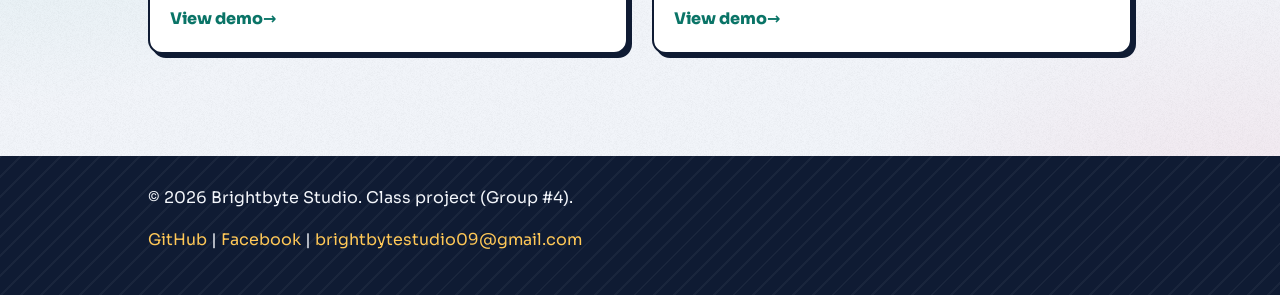
==== commit 5811c557: "Add files via upload" ====
--- a/portfolio.html
+++ b/portfolio.html
@@ -59,9 +59,9 @@
 
         <div class="projects">
 
-          <a class="project" href="https://YOUR-TUNNEL.trycloudflare.com" target="_blank" rel="noopener">
+          <a class="project" href="https://handbags-prozac-examination-workplace.trycloudflare.com" target="_blank" rel="noopener">
             <div class="thumb" data-label="Featured project 1">
-              <img src="imagess/featured1.jpg" alt="Screenshot of Featured project 1" width="800" height="500" loading="lazy">
+              <img src="imagess/kanin.png" alt="Screenshot of Featured project 1" width="800" height="500" loading="lazy">
             </div>
             <div class="project-body">
               <h3>TravelLog</h3>
@@ -92,21 +92,9 @@
 
         <div class="projects">
 
-          <a class="project" href="exampleworks/kape-corner/index.html">
-            <div class="thumb cafe" data-label="Kape Corner">
-              <img src="imagess/kape-corner.jpg" alt="Screenshot of the Kape Corner café website" width="800" height="500" loading="lazy">
-            </div>
-            <div class="project-body">
-              <h3>Kape Corner</h3>
-              <p>Café site with a filterable menu, live open/closed status and table reservations.</p>
-              <ul class="tags"><li>Café</li><li>Reservations</li><li>Menu</li></ul>
-              <span class="project-cta">View demo</span>
-            </div>
-          </a>
-
           <a class="project" href="exampleworks/sunrise-elementary/index.html">
             <div class="thumb school" data-label="Sunrise Elementary">
-              <img src="imagess/sunrise-elementary.jpg" alt="Screenshot of the Sunrise Elementary school website" width="800" height="500" loading="lazy">
+              <img src="imagess/skul.png" alt="Screenshot of the Sunrise Elementary school website" width="800" height="500" loading="lazy">
             </div>
             <div class="project-body">
               <h3>Sunrise Elementary</h3>
@@ -118,7 +106,7 @@
 
           <a class="project" href="exampleworks/fresh-fit-gym/index.html">
             <div class="thumb gym" data-label="Fresh Fit Gym">
-              <img src="imagess/fresh-fit-gym.jpg" alt="Screenshot of the Fresh Fit Gym website" width="800" height="500" loading="lazy">
+              <img src="imagess/gim.png" alt="Screenshot of the Fresh Fit Gym website" width="800" height="500" loading="lazy">
             </div>
             <div class="project-body">
               <h3>Fresh Fit Gym</h3>
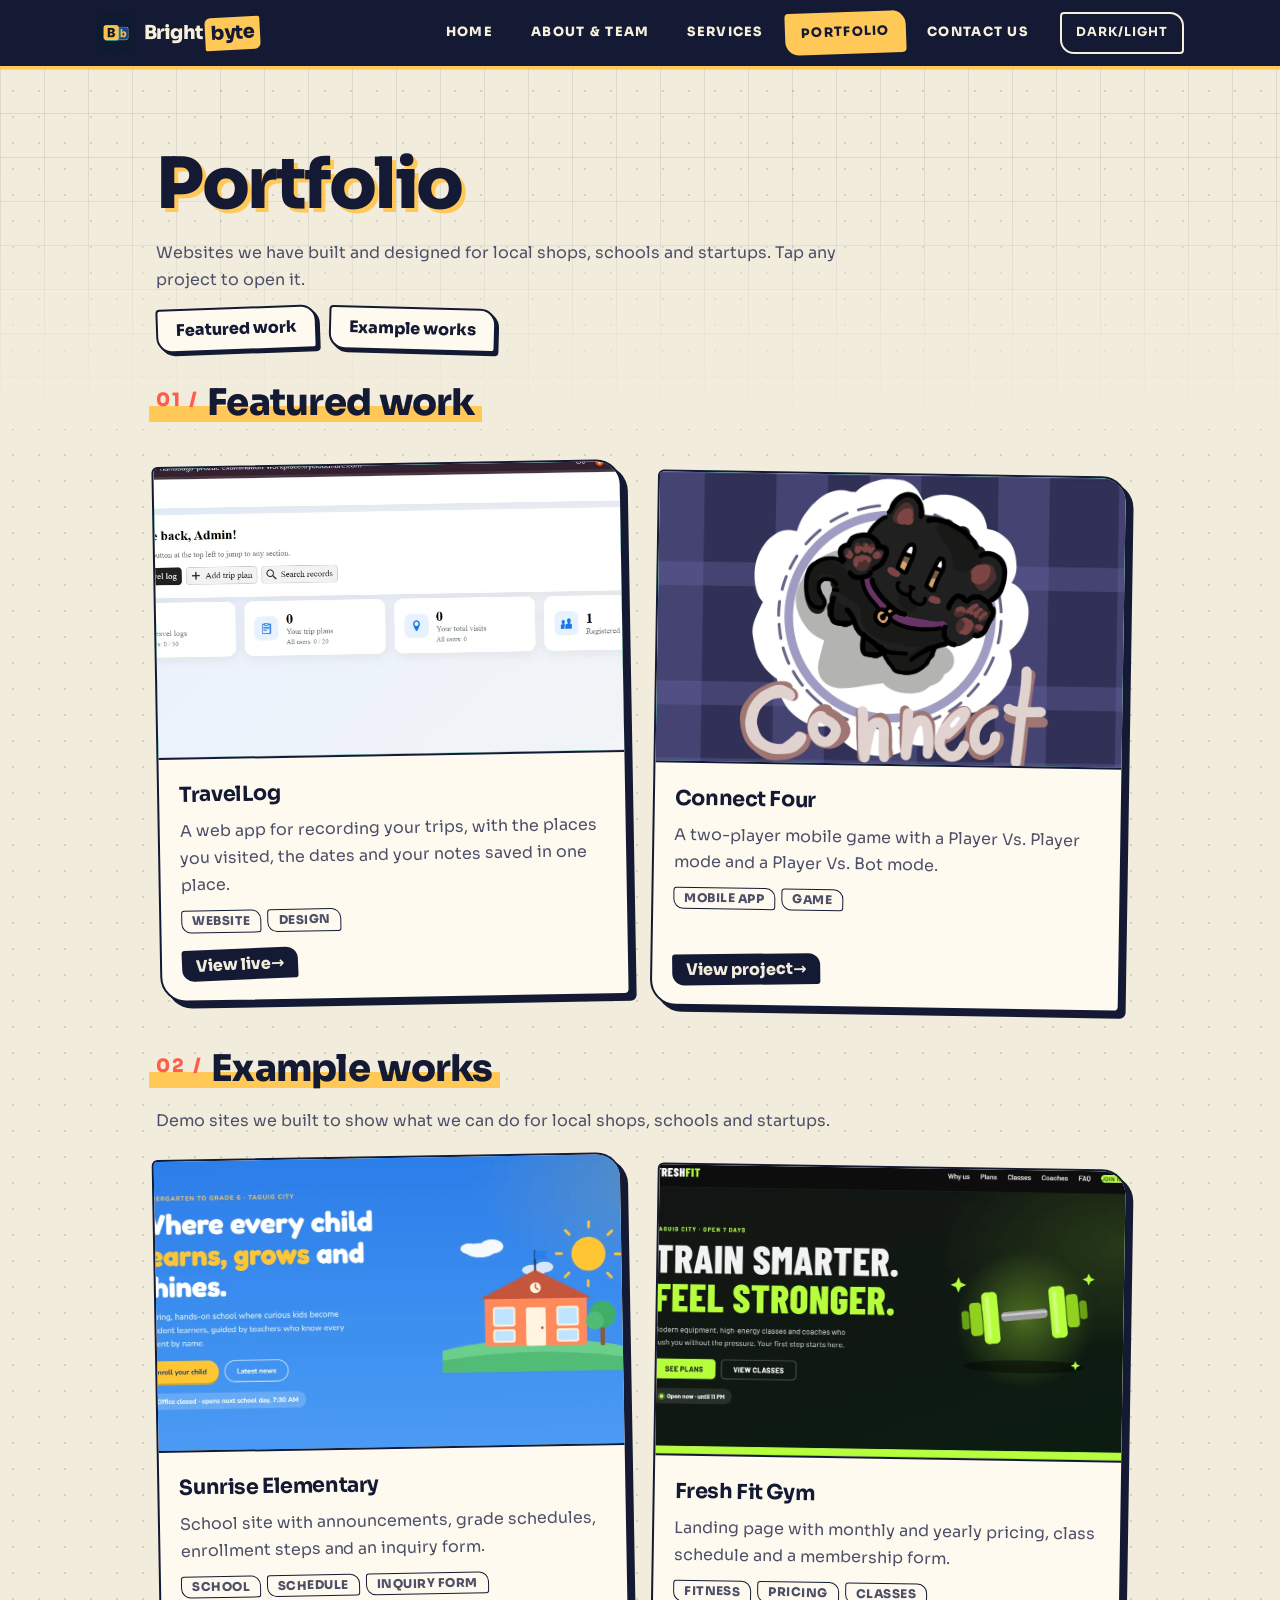
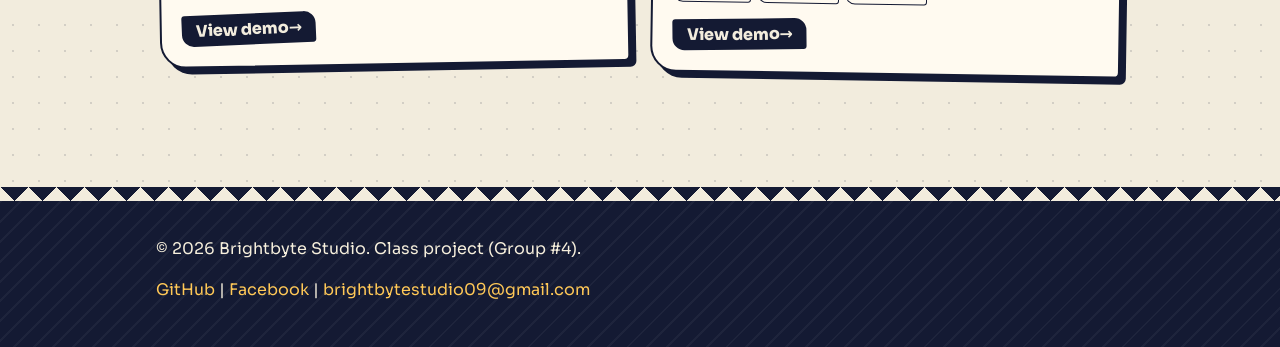
==== commit 96d45e10: "Add files via upload" ====
--- a/portfolio.html
+++ b/portfolio.html
@@ -73,7 +73,7 @@
 
                     <a class="project" href="connect-four.html">
             <div class="thumb" data-label="Connect Four">
-              <img src="imagess/featured2.jpg" alt="Menu screen of the Connect Four app" width="800" height="500" loading="lazy">
+              <img src="imagess/cat.png" alt="Menu screen of the Connect Four app" width="800" height="500" loading="lazy">
             </div>
             <div class="project-body">
               <h3>Connect Four</h3>
--- a/style.css
+++ b/style.css
@@ -1,62 +1,99 @@
 /* ==========================================================
-   BRIGHTBYTE STUDIO - MAIN STYLESHEET
-   Written mobile-first: base styles are for phones, and the
-   "Tablet and desktop" section at the bottom adds the wider layout.
+   BRIGHTBYTE STUDIO - MAIN STYLESHEET (redesign: "paper cut-out")
+   Mobile-first. Ideas used on purpose:
+   - a dark top bar with tilted labels for the current page
+   - warm paper background with a dot grid
+   - cards with mismatched corners, tape strips and a slight tilt
+   - headings with a highlighter swipe and "01 /" counters
+   - slanted section bands, a zigzag footer edge
+   All class names used by the HTML and script.js are kept.
    ========================================================== */
 
 
 /* ----------------------------------------------------------
    COLORS AND THEME
-   Change a color here and it updates on every page.
    ---------------------------------------------------------- */
 :root {
-  --bg: #f3f6fb;      /* page background */
-  --card: #ffffff;    /* card and input background */
-  --ink: #0f1b33;     /* main text and outlines */
-  --muted: #4a5772;   /* softer paragraph text */
-  --line: #0f1b33;    /* border color */
-  --brand: #0e9f8e;   /* teal brand color */
-  --link: #0a7467;    /* link text color */
-  --pop: #ffc857;     /* yellow accent */
-  --sh: #0f1b33;      /* offset shadow color */
-  --r: 14px;          /* roundness of cards */
-}
-
-/* Dark mode: script.js sets data-theme="dark" on the page */
+  --bg: #f2ecdd;        /* paper */
+  --tint: #e8dfc9;      /* alternate section band */
+  --card: #fffaf0;
+  --ink: #141a33;
+  --muted: #4d5068;
+  --line: #141a33;
+  --brand: #0e9f8e;     /* teal */
+  --link: #0a7467;
+  --pop: #ffc857;       /* yellow */
+  --hot: #ff5d47;       /* coral accent */
+  --price: #0a7a3f;     /* price text (green) */
+  --sh: #141a33;
+  --mark: #ffc857;      /* highlighter color behind h2 */
+  --rail: #141a33;      /* side rail / mobile bar */
+  --rail-fg: #f6efdc;
+  --hero-bg: #141a33;
+  --hero-fg: #f6efdc;
+  --foot-bg: #141a33;
+  --foot-fg: #f6efdc;
+  --r: 6px 26px 6px 26px;   /* mismatched corners */
+  --ease: cubic-bezier(0.2, 0.7, 0.3, 1);
+}
+
 [data-theme=dark] {
-  --bg: #0b1220;
-  --card: #131d33;
-  --ink: #eef2fa;
-  --muted: #a3adc2;
-  --line: #3a4a70;
+  --price: #4ade80;
+  --bg: #0e1222;
+  --tint: #141a31;
+  --card: #1a2140;
+  --ink: #f4efe2;
+  --muted: #aab0c8;
+  --line: #5a6598;
   --link: #5ee0cf;
   --sh: #0e9f8e;
+  --mark: rgba(255, 200, 87, 0.42);
+  --rail: #080b17;
+  --rail-fg: #f4efe2;
+  --hero-bg: #1a2140;
+  --hero-fg: #f4efe2;
+  --foot-bg: #080b17;
+  --foot-fg: #f4efe2;
 }
 
 
 /* ----------------------------------------------------------
-   RESET AND BASE STYLES
+   RESET AND BASE
    ---------------------------------------------------------- */
 * {
-  box-sizing: border-box;   /* padding and border count inside the width */
+  box-sizing: border-box;
   margin: 0;
   padding: 0;
 }
 
 html {
-  scroll-behavior: smooth;          /* smooth jumps for anchor links */
-  scroll-padding-top: 76px;         /* keeps headings clear of the sticky header */
-  -webkit-text-size-adjust: 100%;   /* stops phones from resizing text */
+  scroll-behavior: smooth;
+  scroll-padding-top: 76px;
+  -webkit-text-size-adjust: 100%;
+  background: var(--bg);
 }
 
 body {
   font-family: 'Sora', system-ui, sans-serif;
-  background: var(--bg);
+  background-color: var(--bg);
+  /* faint dot grid, like a sketchbook page */
+  background-image: radial-gradient(color-mix(in srgb, var(--ink) 14%, transparent) 1px, transparent 1.4px);
+  background-size: 26px 26px;
   color: var(--ink);
   line-height: 1.7;
-  overflow-x: hidden;               /* no sideways scrolling */
+  overflow-x: hidden;
   padding-left: env(safe-area-inset-left);
   padding-right: env(safe-area-inset-right);
+  animation: pageIn 0.4s ease-out;
+}
+
+body.leaving {
+  opacity: 0;
+  transition: opacity 0.22s ease;
+}
+
+@keyframes pageIn {
+  from { opacity: 0; }
 }
 
 img {
@@ -67,7 +104,6 @@
   color: var(--link);
 }
 
-/* Centers content and limits its width */
 .wrap {
   max-width: 1040px;
   margin: 0 auto;
@@ -75,21 +111,23 @@
 }
 
 section {
-  padding: 44px 0;
+  padding: 48px 0;
 }
 
 h1 {
-  font-size: clamp(2rem, 9vw, 3.6rem);   /* scales with screen width */
-  line-height: 1.12;
-  letter-spacing: -0.02em;               /* was -0.03em: slightly looser */
+  font-size: clamp(2.2rem, 10vw, 4.4rem);
+  line-height: 1.02;
+  letter-spacing: -0.035em;
+  font-weight: 800;
+  margin-bottom: 18px;
+}
+
+h2 {
+  font-size: clamp(1.5rem, 5.5vw, 2.3rem);
+  line-height: 1.2;
+  letter-spacing: -0.02em;
   font-weight: 800;
   margin-bottom: 16px;
-}
-
-h2 {
-  font-size: clamp(1.4rem, 5vw, 2rem);
-  letter-spacing: -0.02em;
-  margin-bottom: 14px;
 }
 
 h3 {
@@ -98,7 +136,7 @@
 }
 
 p {
-  max-width: 62ch;     /* keeps lines readable */
+  max-width: 62ch;
   margin-bottom: 14px;
   color: var(--muted);
 }
@@ -110,16 +148,67 @@
   padding: 0 5px;
 }
 
+/* Inner page titles: a hard yellow drop shadow */
+main > section:first-of-type:not(.hero) h1 {
+  text-shadow: 4px 4px 0 var(--pop);
+}
+
+[data-theme=dark] main > section:first-of-type:not(.hero) h1 {
+  text-shadow: 4px 4px 0 var(--brand);
+}
+
+/* Section headings: highlighter swipe + counter ("01 /").
+   script.js adds .bar-pre then .bar-in so the swipe draws itself. */
+main {
+  counter-reset: sec;
+}
+
+main h2 {
+  display: inline-block;
+  max-width: 100%;
+  padding: 0 0.2em;
+  margin-left: -0.2em;
+  background: linear-gradient(transparent 56%, var(--mark) 56% 94%, transparent 94%) no-repeat 0 0 / 100% 100%;
+  transition: background-size 0.7s var(--ease) 0.15s;
+}
+
+main h2::before {
+  counter-increment: sec;
+  content: "0" counter(sec) " /";
+  margin-right: 0.45em;
+  font-size: 0.5em;
+  font-weight: 800;
+  letter-spacing: 0.12em;
+  color: var(--hot);
+  vertical-align: 0.5em;
+}
+
+main h2.bar-pre {
+  background-size: 0 100%;
+}
+
+main h2.bar-pre.bar-in {
+  background-size: 100% 100%;
+}
+
 
 /* ----------------------------------------------------------
-   HEADER AND NAVIGATION (phone layout first)
+   HEADER + NAVIGATION
+   Phones: a dark top bar with a Menu button.
+   Desktop (below): the same dark bar with the links in a row.
    ---------------------------------------------------------- */
 header {
-  position: sticky;     /* stays at the top while scrolling */
+  position: sticky;
   top: 0;
   z-index: 10;
-  background: var(--bg);
-  border-bottom: 2px solid var(--line);
+  background: var(--rail);
+  color: var(--rail-fg);
+  border-bottom: 3px solid var(--pop);
+  transition: box-shadow 0.25s;
+}
+
+header.scrolled {
+  box-shadow: 0 8px 20px rgba(0, 0, 0, 0.35);
 }
 
 nav {
@@ -132,128 +221,144 @@
   padding: 10px 18px;
 }
 
-/* Agency name (top left) */
 .logo {
+  display: flex;
+  align-items: center;
+  margin-right: auto;
+  order: 1;
   font-weight: 800;
   font-size: 1.2rem;
   letter-spacing: -0.03em;
-  color: var(--ink);
+  color: var(--rail-fg);
   text-decoration: none;
-  margin-right: auto;
-  order: 1;
-  display: flex;
-  align-items: center;
-}
-
-/* Logo picture next to the agency name */
+}
+
 .logo-img {
   width: 40px;
   height: 40px;
   border-radius: 10px;
-  margin-right: 8px;   /* space between the picture and the name */
+  margin-right: 8px;
+  transition: transform 0.3s var(--ease);
 }
 
 .logo span {
   background: var(--pop);
-  color: #0f1b33;
+  color: #141a33;
   padding: 0 6px;
-  border-radius: 6px;
+  border-radius: 6px 2px 6px 2px;
   margin-left: 2px;
-}
-
-/* Menu button (phones) */
+  transform: rotate(-3deg);
+  display: inline-block;
+}
+
 #menu {
   order: 2;
   display: block;
 }
 
-/* Dark/Light button: lives inside the menu on phones */
 #theme {
-  order: 5;          /* after the page links */
-  display: none;     /* hidden until Menu is opened */
+  order: 5;
+  display: none;
   width: 100%;
 }
 
 nav.open #theme {
-  display: block;    /* shows when the menu is open */
+  display: block;
 }
 
 #theme,
 #menu {
-  min-height: 44px;     /* easy to tap */
-  background: var(--card);
-  border: 2px solid var(--line);
-  border-radius: 10px;
+  min-height: 44px;
+  background: transparent;
+  border: 2px solid var(--rail-fg);
+  border-radius: 4px 14px 4px 14px;
   padding: 0 14px;
   cursor: pointer;
-  color: var(--ink);
+  color: var(--rail-fg);
   font: inherit;
   font-size: 0.85rem;
   font-weight: 700;
-}
-
-/* Smooth change when hovering or pressing */
-#menu,
-#theme,
-nav a.link {
-  transition: background 0.15s, transform 0.15s;
-}
-
-/* Page links: hidden on phones until Menu is tapped */
+  transition: background 0.15s, color 0.15s, transform 0.15s;
+}
+
+#menu:active,
+#theme:active {
+  background: var(--pop);
+  color: #141a33;
+}
+
 nav a.link {
   display: none;
   order: 4;
   width: 100%;
-  min-height: 50px;
+  min-height: 54px;
   align-items: center;
-  color: var(--ink);
+  color: var(--rail-fg);
   text-decoration: none;
-  font-weight: 600;
-  border-top: 1px solid var(--line);
+  font-weight: 700;
+  font-size: 1.15rem;
+  border-top: 1px dashed color-mix(in srgb, var(--rail-fg) 35%, transparent);
   padding: 0 6px;
-}
-
-/* script.js adds the "open" class when Menu is tapped */
+  transition: background 0.15s, color 0.2s, box-shadow 0.25s;
+}
+
 nav.open a.link {
   display: flex;
 }
 
-/* The page you are currently on: bold with a thin yellow bar on the left */
 nav a.link.active {
-  color: var(--ink);
-  font-weight: 800;
-  box-shadow: inset 4px 0 0 var(--pop);
-  padding-left: 16px;
-}
-
-/* Quick soft flash while a link or button is pressed (works on touch) */
+  color: var(--pop);
+  box-shadow: inset 5px 0 0 var(--hot);
+  padding-left: 18px;
+}
+
 nav a.link:active {
-  background: rgba(255, 200, 87, 0.22);
-}
-
-#menu:active,
-#theme:active {
-  background: var(--pop);
-  color: #0f1b33;
-}
-
-/* HOVER HIGHLIGHT
-   Only on devices that really have a mouse. This stops the
-   highlight from getting "stuck" after a tap on a phone. */
+  background: rgba(255, 200, 87, 0.18);
+}
+
 @media (hover: hover) {
-
-  /* Menu and Dark/Light buttons turn yellow and lift slightly */
   #menu:hover,
   #theme:hover {
     background: var(--pop);
-    color: #0f1b33;
-    transform: translateY(-2px);
-  }
-
-  /* Page links get a soft yellow tint */
+    color: #141a33;
+  }
+
   nav a.link:hover {
-    background: rgba(255, 200, 87, 0.22);
-  }
+    background: rgba(255, 200, 87, 0.14);
+  }
+}
+
+/* Phone menu: links slide in one by one */
+@media (max-width: 819px) {
+  nav.open a.link,
+  nav.open #theme {
+    animation: menuIn 0.35s var(--ease) backwards;
+  }
+
+  nav.open a.link:nth-of-type(2) { animation-delay: 0.03s; }
+  nav.open a.link:nth-of-type(3) { animation-delay: 0.07s; }
+  nav.open a.link:nth-of-type(4) { animation-delay: 0.11s; }
+  nav.open a.link:nth-of-type(5) { animation-delay: 0.15s; }
+  nav.open a.link:nth-of-type(6) { animation-delay: 0.19s; }
+  nav.open #theme { animation-delay: 0.23s; }
+}
+
+@keyframes menuIn {
+  from { opacity: 0; transform: translateY(-8px); }
+}
+
+/* Reading progress bar (made by script.js) */
+.progress {
+  position: fixed;
+  top: 0;
+  left: 0;
+  right: 0;
+  height: 5px;
+  background: var(--hot);
+  transform-origin: 0 50%;
+  transform: scaleX(0);
+  z-index: 20;
+  pointer-events: none;
 }
 
 
@@ -261,125 +366,363 @@
    BUTTONS
    ---------------------------------------------------------- */
 .btn {
+  --btn-sh: var(--sh);
+  position: relative;
+  overflow: hidden;
   display: flex;
   align-items: center;
   justify-content: center;
-  width: 100%;          /* full width on phones */
-  min-height: 50px;
+  width: 100%;
+  min-height: 52px;
   background: var(--pop);
-  color: #0f1b33;
-  border: 2px solid var(--line);
-  border-radius: 12px;
-  padding: 10px 24px;
+  color: #141a33;
+  border: 2.5px solid var(--line);
+  border-radius: 4px 18px 4px 18px;
+  padding: 10px 26px;
   margin: 0 0 12px;
   font: inherit;
   font-weight: 800;
+  letter-spacing: 0.02em;
   text-decoration: none;
   cursor: pointer;
-  box-shadow: 3px 3px 0 var(--sh);
+  box-shadow: 4px 4px 0 var(--btn-sh);
   transition: transform 0.15s, box-shadow 0.15s;
 }
 
-/* Hover: button lifts up (mouse devices only) */
-@media (hover: hover) {
-  .btn:hover {
-    transform: translate(-2px, -2px);
-    box-shadow: 5px 5px 0 var(--sh);
-  }
-}
-
-/* Tap or click: button presses down */
-.btn:active {
-  transform: translate(3px, 3px);
-  box-shadow: 0 0 0 var(--sh);
-}
-
-/* White version of the button */
 .btn.alt {
   background: var(--card);
   color: var(--ink);
 }
 
+/* shine sweep */
+.btn::after {
+  content: "";
+  position: absolute;
+  top: 0;
+  bottom: 0;
+  left: -70%;
+  width: 40%;
+  background: linear-gradient(100deg, transparent, rgba(255, 255, 255, 0.55), transparent);
+  transform: skewX(-20deg);
+  pointer-events: none;
+}
+
+@keyframes shine {
+  to { left: 130%; }
+}
+
+/* Buttons on the dark hero */
+.hero .btn {
+  --btn-sh: var(--hot);
+  border-color: var(--hero-fg);
+}
+
+.hero .btn.alt {
+  --btn-sh: var(--brand);
+  background: transparent;
+  color: var(--hero-fg);
+}
+
+@media (hover: hover) {
+  .btn:hover {
+    transform: translate(-2px, -2px) rotate(-0.6deg);
+    box-shadow: 7px 7px 0 var(--btn-sh);
+  }
+
+  .btn:hover::after {
+    animation: shine 0.7s ease-out;
+  }
+}
+
+.btn:active {
+  transform: translate(4px, 4px);
+  box-shadow: 0 0 0 var(--btn-sh);
+}
+
+.ripple {
+  position: absolute;
+  border-radius: 50%;
+  background: rgba(255, 255, 255, 0.55);
+  transform: scale(0);
+  animation: ripple 0.6s ease-out forwards;
+  pointer-events: none;
+}
+
+@keyframes ripple {
+  to { transform: scale(1); opacity: 0; }
+}
+
+.btn:disabled {
+  cursor: wait;
+  opacity: 0.85;
+}
+
+.btn:disabled::before {
+  content: "";
+  width: 16px;
+  height: 16px;
+  margin-right: 10px;
+  border: 3px solid currentColor;
+  border-right-color: transparent;
+  border-radius: 50%;
+  animation: spin 0.7s linear infinite;
+}
+
+@keyframes spin {
+  to { transform: rotate(360deg); }
+}
+
+/* "Hire us" nudges every few seconds */
+#cta .btn:not(.alt) {
+  animation: nudge 4s 2.5s infinite;
+}
+
+#cta .btn:not(.alt):hover {
+  animation-play-state: paused;
+}
+
+@keyframes nudge {
+  0%, 86%, 100% { translate: 0 0; }
+  90%           { translate: 0 -6px; }
+  94%           { translate: 0 0; }
+  97%           { translate: 0 -3px; }
+}
+
 
 /* ----------------------------------------------------------
-   HERO (home page banner)
+   HERO (home page)
+   A dark slab with a slanted bottom edge, huge type and a
+   paper-cut circle of rings on the right.
    ---------------------------------------------------------- */
 .hero {
   position: relative;
+  isolation: isolate;
   overflow: hidden;
-  padding: 56px 0 44px;
-  border-bottom: 2px solid var(--line);
-}
-
-/* Dotted background pattern (kept faint so it is easy on the eyes) */
+  padding: 64px 0 96px;
+  background: var(--hero-bg);
+  color: var(--hero-fg);
+  clip-path: polygon(0 0, 100% 0, 100% 100%, 0 calc(100% - 44px));
+}
+
+.hero .wrap {
+  position: relative;
+}
+
+.hero h1 {
+  font-size: clamp(2.4rem, 11vw, 5.6rem);
+  max-width: 14ch;
+  color: var(--hero-fg);
+}
+
+.hero p {
+  color: color-mix(in srgb, var(--hero-fg) 80%, transparent);
+  font-size: 1.05rem;
+}
+
+/* highlighted words: a coral tilted label */
+.hero h1 em {
+  display: inline-block;
+  font-style: normal;
+  color: #141a33;
+  background: var(--hot);
+  padding: 0 0.14em;
+  border-radius: 4px 14px 4px 14px;
+  transform: rotate(-2deg);
+  animation: emIn 0.8s 0.5s var(--ease) backwards;
+}
+
+@keyframes emIn {
+  from { opacity: 0; transform: rotate(-8deg) scale(0.9); }
+}
+
+/* Rings */
 .hero::before {
   content: "";
   position: absolute;
-  inset: 0;
-  background-image: radial-gradient(var(--line) 1px, transparent 1.5px);
-  background-size: 20px 20px;
-  opacity: 0.08;
-}
-
-.hero .wrap {
-  position: relative;   /* keeps the text above the dots */
-}
-
-/* The highlighted words in the main heading */
-.hero h1 em {
-  font-style: normal;
-  color: var(--link);
-  text-decoration: underline solid var(--pop);
-  text-underline-offset: 6px;
-  text-decoration-thickness: 3px;
+  z-index: -1;
+  right: -140px;
+  top: -80px;
+  width: 460px;
+  height: 460px;
+  border-radius: 50%;
+  background: repeating-radial-gradient(circle at center, transparent 0 26px, rgba(255, 200, 87, 0.28) 26px 28px);
+  pointer-events: none;
+}
+
+/* Solid disc */
+.hero::after {
+  content: "";
+  position: absolute;
+  z-index: -1;
+  right: 10px;
+  bottom: 30px;
+  width: 150px;
+  height: 150px;
+  border-radius: 50%;
+  background: var(--pop);
+  opacity: 0.92;
+  pointer-events: none;
+  animation: floaty 9s ease-in-out infinite;
+}
+
+@keyframes floaty {
+  50% { transform: translate(-20px, -18px) scale(1.06); }
 }
 
 
 /* ----------------------------------------------------------
-   CARDS, GRID AND TEAM PHOTOS
+   SLANTED BAND (every second section on a page)
    ---------------------------------------------------------- */
-
-/* Responsive grid: cards fit side by side when there is room */
+main > section:nth-of-type(even) {
+  background: var(--tint);
+  padding: 80px 0;
+  clip-path: polygon(0 28px, 100% 0, 100% calc(100% - 28px), 0 100%);
+  margin: -12px 0;
+}
+
+
+/* ----------------------------------------------------------
+   INNER PAGES: faint grid fading out behind the title
+   ---------------------------------------------------------- */
+main > section:first-of-type:not(.hero) {
+  position: relative;
+  isolation: isolate;
+}
+
+main > section:first-of-type:not(.hero)::before {
+  content: "";
+  position: absolute;
+  inset: 0 0 auto 0;
+  height: 360px;
+  z-index: -1;
+  pointer-events: none;
+  background-image:
+    linear-gradient(to bottom, transparent 30%, var(--bg)),
+    linear-gradient(color-mix(in srgb, var(--ink) 9%, transparent) 1px, transparent 1px),
+    linear-gradient(90deg, color-mix(in srgb, var(--ink) 9%, transparent) 1px, transparent 1px);
+  background-size: 100% 100%, 44px 44px, 44px 44px;
+}
+
+
+/* ----------------------------------------------------------
+   CARDS, GRID, TEAM PHOTOS
+   Cards tilt a little, alternate up/down, and have a tape strip.
+   ---------------------------------------------------------- */
 .grid {
   display: grid;
   grid-template-columns: repeat(auto-fit, minmax(min(100%, 240px), 1fr));
-  gap: 18px;
+  gap: 26px 22px;
 }
 
 .card {
+  position: relative;
   background: var(--card);
-  border: 2px solid var(--line);
+  border: 2.5px solid var(--line);
   border-radius: var(--r);
-  padding: 20px;
-  box-shadow: 4px 4px 0 var(--sh);
-}
-
-/* Job title under a team member's name */
+  padding: 24px 20px 20px;
+  box-shadow: 6px 6px 0 var(--sh);
+  transition: transform 0.25s var(--ease), box-shadow 0.25s var(--ease);
+}
+
+/* tape strip */
+.card::before {
+  content: "";
+  position: absolute;
+  top: -13px;
+  left: 50%;
+  width: 78px;
+  height: 24px;
+  margin-left: -39px;
+  background: repeating-linear-gradient(90deg, rgba(255, 200, 87, 0.92) 0 6px, rgba(255, 214, 120, 0.92) 6px 12px);
+  border: 1px solid rgba(20, 26, 51, 0.18);
+  transform: rotate(-3deg);
+  pointer-events: none;
+}
+
+.grid > .card:nth-child(even)::before {
+  transform: rotate(3deg);
+  background: repeating-linear-gradient(90deg, rgba(255, 93, 71, 0.85) 0 6px, rgba(255, 120, 98, 0.85) 6px 12px);
+}
+
+/* alternate tilt and offset */
+.grid > .card:nth-child(3n + 1) { transform: rotate(-0.8deg); }
+.grid > .card:nth-child(3n + 2) { transform: rotate(0.7deg) translateY(10px); }
+.grid > .card:nth-child(3n)     { transform: rotate(-0.3deg); }
+
+@media (hover: hover) {
+  main .card:not(.wrap):hover {
+    transform: rotate(0deg) translate(-3px, -5px);
+    box-shadow: 10px 11px 0 var(--hot);
+  }
+}
+
+main .card.pressed:not(.wrap) {
+  transform: translate(4px, 4px) scale(0.99);
+  box-shadow: 0 0 0 var(--sh);
+}
+
+/* Call to action: a big yellow poster block */
+#cta .wrap.card {
+  max-width: 940px;
+  padding: 42px 26px 34px;
+  background: var(--pop);
+  color: #141a33;
+  transform: rotate(-1deg);
+  box-shadow: 8px 8px 0 var(--hot);
+}
+
+#cta .wrap.card::before {
+  display: none;
+}
+
+#cta .wrap.card h2 {
+  font-size: clamp(1.8rem, 7vw, 3.2rem);
+}
+
+#cta .wrap.card p {
+  color: #2a2f4a;
+}
+
+#cta .wrap.card a:not(.btn) {
+  color: #141a33;
+  font-weight: 800;
+}
+
+#cta .wrap.card .btn {
+  background: #141a33;
+  color: var(--pop);
+  border-color: #141a33;
+  --btn-sh: #fff6dc;
+}
+
 .role {
   color: var(--link);
   font-weight: 800;
-  font-size: 0.9rem;
+  font-size: 0.85rem;
+  letter-spacing: 0.04em;
+  text-transform: uppercase;
   margin-bottom: 6px;
 }
 
-/* Team photo circle. If the photo is missing, the initials show instead */
+/* Avatar: a soft blob instead of a circle */
 .avatar {
+  position: relative;
+  display: grid;
+  place-items: center;
+  overflow: hidden;
   width: 84px;
   height: 84px;
-  border-radius: 50%;
   margin-bottom: 12px;
   background: var(--brand);
   color: #fff;
-  border: 2px solid var(--line);
-  display: grid;
-  place-items: center;
   font-weight: 800;
-  overflow: hidden;
-  position: relative;
+  border: 3px solid var(--line);
+  border-radius: 42% 58% 55% 45% / 52% 44% 56% 48%;
+  transition: transform 0.3s var(--ease);
 }
 
 .avatar::after {
-  content: attr(data-i);   /* shows the data-i text from the HTML */
+  content: attr(data-i);
 }
 
 .avatar img {
@@ -388,53 +731,70 @@
   width: 100%;
   height: 100%;
   object-fit: cover;
-  z-index: 1;              /* photo covers the initials */
-}
-
-/* Jump links (anchor buttons) at the top of a page */
+  z-index: 1;
+  transition: transform 0.5s var(--ease);
+}
+
+/* Jump links: little tilted stickers */
 .jump {
   display: flex;
-  gap: 10px;
+  gap: 12px;
   flex-wrap: wrap;
-  margin-bottom: 24px;
+  margin-bottom: 30px;
 }
 
 .jump a {
   display: inline-flex;
   align-items: center;
   min-height: 44px;
-  border: 2px solid var(--line);
-  border-radius: 999px;
-  padding: 0 16px;
+  padding: 0 18px;
+  border: 2.5px solid var(--line);
+  border-radius: 4px 16px 4px 16px;
   background: var(--card);
   color: var(--ink);
-  font-weight: 700;
+  font-weight: 800;
   text-decoration: none;
-}
+  box-shadow: 3px 3px 0 var(--sh);
+  transition: background 0.15s, transform 0.15s, box-shadow 0.15s;
+  animation: rise 0.5s var(--ease) backwards;
+}
+
+.jump a:nth-child(odd)  { transform: rotate(-2deg); }
+.jump a:nth-child(even) { transform: rotate(1.5deg); }
+.jump a:nth-child(1) { animation-delay: 0.10s; }
+.jump a:nth-child(2) { animation-delay: 0.18s; }
+.jump a:nth-child(3) { animation-delay: 0.26s; }
 
 .jump a:active {
   background: var(--pop);
-  color: #0f1b33;
+  color: #141a33;
+  transform: translate(2px, 2px);
+  box-shadow: 0 0 0 var(--sh);
 }
 
 @media (hover: hover) {
   .jump a:hover {
     background: var(--pop);
-    color: #0f1b33;
-  }
+    color: #141a33;
+    transform: rotate(0deg) translateY(-3px);
+    box-shadow: 5px 6px 0 var(--sh);
+  }
+}
+
+@keyframes rise {
+  from { opacity: 0; translate: 0 18px; }
 }
 
 
 /* ----------------------------------------------------------
    PRICING TABLE
    ---------------------------------------------------------- */
-
-/* Lets the table scroll sideways on small screens */
 .scroll {
   overflow-x: auto;
-  border: 2px solid var(--line);
+  border: 2.5px solid var(--line);
   border-radius: var(--r);
-  box-shadow: 4px 4px 0 var(--sh);
+  box-shadow: 6px 6px 0 var(--sh);
+  background: var(--card);
 }
 
 table {
@@ -446,18 +806,37 @@
 
 th,
 td {
-  padding: 12px 14px;
-  border-bottom: 1px solid var(--line);
+  padding: 14px 16px;
+  border-bottom: 2px dashed color-mix(in srgb, var(--line) 45%, transparent);
   text-align: left;
   font-size: 0.92rem;
+  transition: background 0.2s;
 }
 
 th {
   background: var(--ink);
   color: var(--bg);
-}
-
-/* Striped rows */
+  font-size: 0.78rem;
+  letter-spacing: 0.1em;
+  text-transform: uppercase;
+  border-bottom: 0;
+}
+
+tbody tr:last-child td {
+  border-bottom: 0;
+}
+
+td:first-child {
+  font-weight: 800;
+  font-size: 1.05rem;
+}
+
+td:last-child {
+  font-weight: 800;
+  color: var(--price);
+  white-space: nowrap;
+}
+
 tbody tr:nth-child(even) td {
   background: rgba(14, 159, 142, 0.1);
 }
@@ -470,33 +849,63 @@
   font-size: 0.85rem;
 }
 
+.rows-pre tbody tr {
+  opacity: 0;
+  transform: translateY(12px);
+}
+
+.rows-pre.rows-in tbody tr {
+  opacity: 1;
+  transform: none;
+  transition:
+    opacity 0.5s var(--ease) calc(var(--i, 0) * 70ms),
+    transform 0.5s var(--ease) calc(var(--i, 0) * 70ms);
+}
+
+@media (hover: hover) {
+  tbody tr:hover td {
+    background: rgba(255, 200, 87, 0.3);
+  }
+}
+
 
 /* ----------------------------------------------------------
    QUOTE FORM
    ---------------------------------------------------------- */
 form {
   display: grid;
-  gap: 18px;
+  gap: 20px;
   max-width: 620px;
 }
 
 label,
 legend {
   display: block;
-  font-weight: 700;
+  font-weight: 800;
   margin-bottom: 6px;
+}
+
+/* the legend sits on the border like a sticker */
+legend {
+  background: var(--ink);
+  color: var(--bg);
+  padding: 0 12px;
+  border-radius: 3px 10px 3px 10px;
+  font-size: 0.8rem;
+  letter-spacing: 0.08em;
+  text-transform: uppercase;
+  transform: rotate(-1.5deg);
 }
 
 fieldset {
   display: grid;
   gap: 8px;
-  border: 2px solid var(--line);
+  border: 2.5px solid var(--line);
   border-radius: var(--r);
-  padding: 14px;
+  padding: 16px 14px 14px;
   background: var(--card);
 }
 
-/* Each checkbox or radio is a big tappable tile */
 fieldset label {
   display: flex;
   align-items: center;
@@ -504,202 +913,116 @@
   min-height: 48px;
   margin: 0;
   padding: 0 12px;
-  font-weight: 500;
+  font-weight: 600;
   border: 2px solid var(--line);
-  border-radius: 10px;
+  border-radius: 4px 14px 4px 14px;
   cursor: pointer;
-}
-
-/* Selected tile turns yellow */
+  transition: background 0.15s, transform 0.15s;
+}
+
 fieldset label:has(input:checked) {
   background: var(--pop);
-  color: #0f1b33;
+  color: #141a33;
+  animation: pop 0.3s var(--ease);
 }
 
 input[type=checkbox],
 input[type=radio] {
   width: 22px;
   height: 22px;
-  accent-color: var(--ink);
-}
-
-/* Text boxes, dropdown and message box */
+  accent-color: var(--hot);
+}
+
 input[type=text],
 input[type=email],
 select,
 textarea {
   width: 100%;
   min-height: 50px;
-  padding: 12px;
-  border: 2px solid var(--line);
-  border-radius: 10px;
+  padding: 12px 14px;
+  border: 2.5px solid var(--line);
+  border-radius: 4px 16px 4px 16px;
   font: inherit;
-  font-size: 16px;          /* 16px stops phones from zooming in on tap */
+  font-size: 16px;
   background: var(--card);
   color: var(--ink);
-}
-
-/* Visible outline when using keyboard or tapping a field */
+  transition: border-color 0.2s, box-shadow 0.2s, transform 0.2s;
+}
+
 input:focus,
 select:focus,
 textarea:focus,
 .btn:focus-visible,
 a:focus-visible,
 button:focus-visible {
-  outline: 3px solid var(--pop);
+  outline: 3px solid var(--hot);
   outline-offset: 2px;
 }
 
-/* Red error text under a field */
+input[type=text]:focus,
+input[type=email]:focus,
+select:focus,
+textarea:focus {
+  border-color: var(--brand);
+  box-shadow: 4px 4px 0 var(--brand);
+  transform: translate(-1px, -1px);
+}
+
 .err {
   color: #c2255c;
   font-size: 0.9rem;
-  font-weight: 600;
+  font-weight: 700;
   min-height: 1.2em;
+}
+
+.err:not(:empty) {
+  animation: errIn 0.25s var(--ease);
 }
 
 [data-theme=dark] .err {
   color: #ff8fb1;
 }
 
-/* Confirmation box shown after the form is sent */
 #result {
-  display: none;            /* script.js shows it */
+  display: none;
   background: var(--card);
-  border: 2px solid var(--brand);
+  border: 2.5px solid var(--brand);
   border-radius: var(--r);
-  padding: 20px;
-  margin-top: 20px;
+  padding: 22px;
+  margin-top: 22px;
   max-width: 620px;
-  box-shadow: 4px 4px 0 var(--brand);
+  box-shadow: 6px 6px 0 var(--brand);
+  animation: popIn 0.45s var(--ease);
+}
+
+@keyframes pop {
+  50% { transform: scale(1.04); }
+}
+
+@keyframes errIn {
+  from { opacity: 0; transform: translateY(-4px); }
+}
+
+@keyframes popIn {
+  from { opacity: 0; transform: translateY(10px) scale(0.97); }
+}
+
+@media (hover: hover) {
+  fieldset label:hover {
+    transform: translateY(-2px);
+  }
 }
 
 
 /* ----------------------------------------------------------
-   FOOTER
+   PORTFOLIO: PROJECT CARDS
+   Pinned prints: each card is tilted a different way.
    ---------------------------------------------------------- */
-footer {
-  background: var(--ink);
-  color: var(--bg);
-  padding: 28px 0;
-  margin-top: 30px;
-}
-
-footer a {
-  color: var(--pop);
-}
-
-/* Dark mode: the footer background is light, so use a darker teal */
-[data-theme=dark] footer a {
-  color: #0a7467;
-}
-
-footer p {
-  word-break: break-word;
-}
-
-
-/* ----------------------------------------------------------
-   TABLET AND DESKTOP (screens 760px wide and up)
-   ---------------------------------------------------------- */
-@media (min-width: 760px) {
-
-  .wrap {
-    padding: 0 28px;
-  }
-
-  section {
-    padding: 72px 0;
-  }
-
-  .hero {
-    padding: 96px 0 80px;
-  }
-
-  /* Menu button disappears, links show in the nav bar */
-  #menu {
-    display: none;
-  }
-
-  nav {
-    padding: 12px 28px;
-  }
-
-  nav a.link {
-    display: inline-flex;
-    order: 2;
-    width: auto;
-    border: 0;
-    padding: 0 12px;
-    font-size: 0.95rem;
-  }
-
-  /* Desktop links keep the yellow underline instead of a tint or side bar */
-  nav a.link:hover,
-  nav a.link.active {
-    background: transparent;
-    box-shadow: inset 0 -4px 0 var(--pop);   /* yellow underline */
-    color: var(--ink);
-    padding-left: 12px;
-  }
-
-  /* Dark/Light goes back to the nav bar on bigger screens */
-  #theme {
-    display: block;
-    order: 3;
-    width: auto;
-  }
-
-  /* Buttons shrink to fit their text */
-  .btn {
-    display: inline-flex;
-    width: auto;
-    margin-right: 10px;
-  }
-
-  .grid {
-    gap: 24px;
-  }
-
-  .card {
-    padding: 24px;
-  }
-
-  /* Form options sit side by side */
-  fieldset {
-    display: flex;
-    flex-wrap: wrap;
-  }
-
-  .avatar {
-    width: 96px;
-    height: 96px;
-  }
-}
-
-
-/* Respect users who turn off animations on their device */
-@media (prefers-reduced-motion: reduce) {
-  * {
-    transition: none !important;
-    scroll-behavior: auto !important;
-  }
-}
-
-/* ----------------------------------------------------------
-   PORTFOLIO: CLICKABLE PROJECT CARDS
-   The whole card is one link. Effects: hover lift, cursor glow,
-   image sheen, press-down while held (script.js adds .pressed).
-   ---------------------------------------------------------- */
-:root {
-  --ease: cubic-bezier(0.2, 0.7, 0.3, 1);   /* smooth, natural motion */
-}
-
 .projects {
   display: grid;
-  grid-template-columns: repeat(auto-fit, minmax(min(100%, 280px), 1fr));
-  gap: 20px;
-  margin-top: 18px;
+  grid-template-columns: repeat(auto-fit, minmax(min(100%, 290px), 1fr));
+  gap: 30px 24px;
+  margin-top: 22px;
 }
 
 .project {
@@ -707,43 +1030,27 @@
   display: flex;
   flex-direction: column;
   background: var(--card);
-  border: 2px solid var(--line);
+  border: 2.5px solid var(--line);
   border-radius: var(--r);
-  box-shadow: 4px 4px 0 var(--sh);
+  box-shadow: 6px 6px 0 var(--sh);
   overflow: hidden;
   color: var(--ink);
   text-decoration: none;
-  -webkit-tap-highlight-color: transparent;   /* removes the default grey tap flash */
+  -webkit-tap-highlight-color: transparent;
   -webkit-user-select: none;
   user-select: none;
   transition: transform 0.25s var(--ease), box-shadow 0.25s var(--ease);
-  animation: rise 0.6s var(--ease) backwards;  /* fade up on page load */
-}
-
-/* Cards appear one after another */
+  animation: fadeUp 0.6s var(--ease) backwards;
+}
+
+.projects .project:nth-child(odd)  { transform: rotate(-1deg); }
+.projects .project:nth-child(even) { transform: rotate(0.9deg) translateY(10px); }
 .projects .project:nth-child(2) { animation-delay: 0.08s; }
 .projects .project:nth-child(3) { animation-delay: 0.16s; }
 .projects .project:nth-child(4) { animation-delay: 0.24s; }
 .projects .project:nth-child(5) { animation-delay: 0.32s; }
 .projects .project:nth-child(6) { animation-delay: 0.40s; }
 
-/* Soft yellow glow that follows the cursor or finger */
-.project::before {
-  content: "";
-  position: absolute;
-  inset: 0;
-  z-index: 2;
-  pointer-events: none;
-  background: radial-gradient(
-    220px circle at var(--mx, 50%) var(--my, 30%),
-    rgba(255, 200, 87, 0.28),
-    transparent 70%
-  );
-  opacity: 0;
-  transition: opacity 0.3s;
-}
-
-/* Picture area. If the image is missing, the colored label shows */
 .thumb {
   position: relative;
   aspect-ratio: 16 / 10;
@@ -751,11 +1058,11 @@
   place-items: center;
   overflow: hidden;
   background: linear-gradient(135deg, var(--brand), #0a7467);
-  border-bottom: 2px solid var(--line);
+  border-bottom: 2.5px solid var(--line);
 }
 
 .thumb::after {
-  content: attr(data-label);   /* shows the data-label text from the HTML */
+  content: attr(data-label);
   padding: 0 16px;
   color: #fff;
   font-weight: 800;
@@ -769,12 +1076,12 @@
   width: 100%;
   height: 100%;
   object-fit: cover;
-  z-index: 1;                  /* photo covers the label */
+  z-index: 1;
   transition: transform 0.5s var(--ease);
   -webkit-user-drag: none;
 }
 
-/* Light streak that sweeps across the picture */
+/* light streak across the picture */
 .thumb::before {
   content: "";
   position: absolute;
@@ -789,7 +1096,6 @@
   transform: skewX(-20deg);
 }
 
-/* Colors that match each example site's brand */
 .thumb.cafe   { background: linear-gradient(135deg, #4a2c1a, #b8661f); }
 .thumb.school { background: linear-gradient(135deg, #2b7de9, #4a9bf5); }
 .thumb.gym    { background: linear-gradient(135deg, #0d0d0d, #3b5d12); }
@@ -801,34 +1107,45 @@
   padding: 18px 20px 20px;
 }
 
+.project-body h3 {
+  font-size: 1.3rem;
+  letter-spacing: -0.02em;
+}
+
 .project-body p {
   margin-bottom: 12px;
 }
 
-/* Small labels under the description */
 .tags {
   display: flex;
   flex-wrap: wrap;
   gap: 6px;
   list-style: none;
-  margin-bottom: 14px;
+  margin-bottom: 16px;
 }
 
 .tags li {
   border: 1.5px solid var(--line);
-  border-radius: 999px;
+  border-radius: 3px 10px 3px 10px;
   padding: 0 10px;
-  font-size: 0.78rem;
-  font-weight: 700;
+  font-size: 0.75rem;
+  font-weight: 800;
+  letter-spacing: 0.04em;
+  text-transform: uppercase;
   color: var(--muted);
   transition: background 0.25s, color 0.25s;
 }
 
-/* "View demo" text with an arrow, pushed to the bottom of the card */
 .project-cta {
   margin-top: auto;
+  align-self: flex-start;
+  padding: 2px 14px;
+  background: var(--ink);
+  color: var(--bg);
+  border-radius: 3px 12px 3px 12px;
   font-weight: 800;
-  color: var(--link);
+  transform: rotate(-1.5deg);
+  transition: background 0.2s, color 0.2s;
 }
 
 .project-cta::after {
@@ -837,15 +1154,10 @@
   transition: transform 0.25s var(--ease);
 }
 
-/* HOVER (mouse devices only, so it never gets stuck after a tap) */
 @media (hover: hover) {
   .project:hover {
-    transform: translate(-3px, -4px);
-    box-shadow: 7px 8px 0 var(--brand);
-  }
-
-  .project:hover::before {
-    opacity: 1;
+    transform: rotate(0deg) translate(-3px, -6px);
+    box-shadow: 10px 11px 0 var(--hot);
   }
 
   .project:hover .thumb img {
@@ -859,7 +1171,12 @@
   .project:hover .tags li {
     background: var(--pop);
     border-color: var(--line);
-    color: #0f1b33;
+    color: #141a33;
+  }
+
+  .project:hover .project-cta {
+    background: var(--hot);
+    color: #141a33;
   }
 
   .project:hover .project-cta::after {
@@ -867,16 +1184,10 @@
   }
 }
 
-/* PRESSED / HELD (mouse, touch and keyboard) */
 .project.pressed,
 .project:active {
-  transform: translate(3px, 3px) scale(0.985);
+  transform: translate(4px, 4px) scale(0.985);
   box-shadow: 0 0 0 var(--sh);
-}
-
-.project.pressed::before,
-.project:focus-visible::before {
-  opacity: 1;
 }
 
 .project.pressed .thumb img {
@@ -889,17 +1200,16 @@
 
 .project.pressed .tags li {
   background: var(--pop);
-  color: #0f1b33;
+  color: #141a33;
 }
 
 .project:focus-visible {
-  outline: 3px solid var(--pop);
+  outline: 3px solid var(--hot);
   outline-offset: 3px;
 }
 
-@keyframes rise {
-  from { opacity: 0; transform: translateY(18px); }
-  to   { opacity: 1; transform: none; }
+@keyframes fadeUp {
+  from { opacity: 0; translate: 0 18px; }
 }
 
 @keyframes sheen {
@@ -907,893 +1217,22 @@
   to   { opacity: 1; transform: translateX(520%) skewX(-20deg); }
 }
 
-@media (min-width: 760px) {
-  .projects {
-    gap: 24px;
-  }
-}
-
-/* Turn the card effects off for people who prefer less motion */
-@media (prefers-reduced-motion: reduce) {
-  .project {
-    animation: none;
-  }
-
-  .project .thumb::before {
-    display: none;
-  }
-
-  .project:hover,
-  .project.pressed,
-  .project:active {
-    transform: none;
-  }
-
-  .project:hover .thumb img,
-  .project.pressed .thumb img {
-    transform: none;
-  }
-}
-  
-
-/* Picture area. If the image is missing, the colored label shows */
-.thumb {
-  position: relative;
-  aspect-ratio: 16 / 10;
-  display: grid;
-  place-items: center;
-  overflow: hidden;
-  background: linear-gradient(135deg, var(--brand), #0a7467);
-  border-bottom: 2px solid var(--line);
-}
-
-.thumb::after {
-  content: attr(data-label);   /* shows the data-label text from the HTML */
-  padding: 0 16px;
-  color: #fff;
-  font-weight: 800;
-  font-size: 1.2rem;
-  text-align: center;
-}
-
-.thumb img {
-  position: absolute;
-  inset: 0;
-  width: 100%;
-  height: 100%;
-  object-fit: cover;
-  z-index: 1;                 
-  
-   /* photo covers the label */
-   
-  transition: transform 0.4s;
-}
-
-/* Colors that match each example site's brand */
-.thumb.cafe   { background: linear-gradient(135deg, #4a2c1a, #b8661f); }
-.thumb.school { background: linear-gradient(135deg, #2b7de9, #4a9bf5); }
-.thumb.gym    { background: linear-gradient(135deg, #0d0d0d, #3b5d12); }
-
-.project-body {
-  display: flex;
-  flex-direction: column;
-  flex: 1;
-  padding: 18px 20px 20px;
-}
-
-.project-body p {
-  margin-bottom: 12px;
-}
-
-/* Small labels under the description */
-.tags {
-  display: flex;
-  flex-wrap: wrap;
-  gap: 6px;
-  list-style: none;
-  margin-bottom: 14px;
-}
-
-.tags li {
-  border: 1.5px solid var(--line);
-  border-radius: 999px;
-  padding: 0 10px;
-  font-size: 0.78rem;
-  font-weight: 700;
-  color: var(--muted);
-}
-
-/* "View demo" text with an arrow, pushed to the bottom of the card */
-.project-cta {
-  margin-top: auto;
-  font-weight: 800;
-  color: var(--link);
-}
-
-.project-cta::after {
-  content: " \2192";
-  display: inline-block;
-  transition: transform 0.15s;
-}
-
-.project:focus-visible {
-  outline: 3px solid var(--pop);
-  outline-offset: 3px;
-}
-
-@media (min-width: 760px) {
-  .projects {
-    gap: 24px;
-  }
-}
-
 
 /* ----------------------------------------------------------
-   SITE-WIDE ANIMATIONS
-   Scroll reveals, page-load intro, hover effects and form motion.
-   Everything is switched off for people who prefer reduced motion.
+   TEAM CARDS
    ---------------------------------------------------------- */
-:root {
-  --ease: cubic-bezier(0.2, 0.7, 0.3, 1);   /* smooth, natural motion */
-}
-
-/* ----- Page-load intro: the top section fades up one piece at a time ----- */
-main > section:first-of-type .wrap > :is(h1, p, .jump, .btn) {
-  animation: fadeUp 0.7s var(--ease) backwards;
-}
-
-main > section:first-of-type .wrap > :nth-child(2) { animation-delay: 0.08s; }
-main > section:first-of-type .wrap > :nth-child(3) { animation-delay: 0.16s; }
-main > section:first-of-type .wrap > :nth-child(4) { animation-delay: 0.24s; }
-main > section:first-of-type .wrap > :nth-child(5) { animation-delay: 0.32s; }
-main > section:first-of-type .wrap > :nth-child(6) { animation-delay: 0.40s; }
-
-/* The yellow underline in the home headline fades in after the text */
-.hero h1 em {
-  animation: underlineIn 1s 0.6s var(--ease) backwards;
-}
-
-@keyframes fadeUp {
-  from { opacity: 0; transform: translateY(18px); }
-}
-
-@keyframes underlineIn {
-  from { text-decoration-color: transparent; }
-}
-
-
-/* ----- Cards: smooth lift on hover ----- */
-.card {
-  transition: transform 0.25s var(--ease), box-shadow 0.25s var(--ease);
-}
-
-.avatar {
-  transition: transform 0.3s var(--ease);
-}
-
-.logo-img {
-  transition: transform 0.3s var(--ease);
-}
-
-
-/* ----- Scroll reveal: script.js adds .reveal, then .in when visible ----- */
-.reveal {
-  opacity: 0;
-  transform: translateY(26px);
-  transition: opacity 0.6s var(--ease), transform 0.6s var(--ease);
-}
-
-.reveal.in {
-  opacity: 1;
-  transform: none;
-}
-
-
-/* ----- Header: shadow after scrolling + reading progress bar ----- */
-header {
-  transition: box-shadow 0.25s;
-}
-
-header.scrolled {
-  box-shadow: 0 8px 20px rgba(15, 27, 51, 0.12);
-}
-
-[data-theme=dark] header.scrolled {
-  box-shadow: 0 8px 20px rgba(0, 0, 0, 0.45);
-}
-
-.progress {
-  position: fixed;
-  top: 0;
-  left: 0;
-  right: 0;
-  height: 4px;
-  background: var(--pop);
-  transform-origin: 0 50%;
-  transform: scaleX(0);
-  z-index: 20;
-  pointer-events: none;
-}
-
-/* Desktop nav underline slides in smoothly */
-nav a.link {
-  transition: background 0.15s, transform 0.15s, box-shadow 0.25s, color 0.2s;
-}
-
-
-/* ----- Mobile menu: links slide in one by one ----- */
-@media (max-width: 759px) {
-  nav.open a.link,
-  nav.open #theme {
-    animation: menuIn 0.35s var(--ease) backwards;
-  }
-
-  nav.open a.link:nth-of-type(2) { animation-delay: 0.03s; }
-  nav.open a.link:nth-of-type(3) { animation-delay: 0.07s; }
-  nav.open a.link:nth-of-type(4) { animation-delay: 0.11s; }
-  nav.open a.link:nth-of-type(5) { animation-delay: 0.15s; }
-  nav.open a.link:nth-of-type(6) { animation-delay: 0.19s; }
-  nav.open #theme { animation-delay: 0.23s; }
-}
-
-@keyframes menuIn {
-  from { opacity: 0; transform: translateY(-8px); }
-}
-
-
-/* ----- Pricing table rows ----- */
-td {
-  transition: background 0.2s;
-}
-
-.jump a {
-  transition: background 0.15s, transform 0.15s;
-}
-
-
-/* ----- Form motion ----- */
-input[type=text],
-input[type=email],
-select,
-textarea {
-  transition: border-color 0.2s, box-shadow 0.2s, transform 0.2s;
-}
-
-/* Focused field lifts with a teal shadow */
-input[type=text]:focus,
-input[type=email]:focus,
-select:focus,
-textarea:focus {
-  border-color: var(--brand);
-  box-shadow: 3px 3px 0 var(--brand);
-  transform: translate(-1px, -1px);
-}
-
-fieldset label {
-  transition: background 0.15s, transform 0.15s;
-}
-
-/* A tile pops when you select it */
-fieldset label:has(input:checked) {
-  animation: pop 0.3s var(--ease);
-}
-
-/* Error text slides in */
-.err:not(:empty) {
-  animation: errIn 0.25s var(--ease);
-}
-
-/* Confirmation box pops in after sending */
-#result {
-  animation: popIn 0.45s var(--ease);
-}
-
-@keyframes pop {
-  50% { transform: scale(1.04); }
-}
-
-@keyframes errIn {
-  from { opacity: 0; transform: translateY(-4px); }
-}
-
-@keyframes popIn {
-  from { opacity: 0; transform: translateY(10px) scale(0.97); }
-}
-
-
-/* ----- Hover effects (mouse devices only, so nothing sticks after a tap) ----- */
-@media (hover: hover) {
-  .card:not(.wrap):hover {
-    transform: translate(-3px, -4px);
-    box-shadow: 7px 8px 0 var(--brand);
-  }
-
-  .card:hover .avatar {
-    transform: scale(1.08) rotate(-4deg);
-  }
-
-  .logo:hover .logo-img {
-    transform: rotate(-8deg) scale(1.08);
-  }
-
-  .jump a:hover {
-    transform: translateY(-2px);
-  }
-
-  tbody tr:hover td {
-    background: rgba(255, 200, 87, 0.28);
-  }
-
-  fieldset label:hover {
-    transform: translateY(-2px);
-  }
-}
-
-
-/* ----- Turn the motion off for people who prefer less of it ----- */
-@media (prefers-reduced-motion: reduce) {
-  main > section:first-of-type .wrap > *,
-  .hero h1 em,
-  nav.open a.link,
-  nav.open #theme,
-  fieldset label:has(input:checked),
-  .err,
-  #result {
-    animation: none !important;
-  }
-
-  .card:hover,
-  .card:hover .avatar,
-  .logo:hover .logo-img,
-  .jump a:hover,
-  fieldset label:hover,
-  input:focus,
-  select:focus,
-  textarea:focus {
-    transform: none !important;
-  }
-}
-
-/* ----------------------------------------------------------
-   SITE-WIDE ANIMATIONS
-   Scroll reveals, page-load intro, hover effects and form motion.
-   Everything is switched off for people who prefer reduced motion.
-   ---------------------------------------------------------- */
-:root {
-  --ease: cubic-bezier(0.2, 0.7, 0.3, 1);   /* smooth, natural motion */
-}
-
-/* ----- Page-load intro: the top section fades up one piece at a time ----- */
-main > section:first-of-type .wrap > :is(h1, p, .jump, .btn) {
-  animation: fadeUp 0.7s var(--ease) backwards;
-}
-
-main > section:first-of-type .wrap > :nth-child(2) { animation-delay: 0.08s; }
-main > section:first-of-type .wrap > :nth-child(3) { animation-delay: 0.16s; }
-main > section:first-of-type .wrap > :nth-child(4) { animation-delay: 0.24s; }
-main > section:first-of-type .wrap > :nth-child(5) { animation-delay: 0.32s; }
-main > section:first-of-type .wrap > :nth-child(6) { animation-delay: 0.40s; }
-
-/* The yellow underline in the home headline fades in after the text */
-.hero h1 em {
-  animation: underlineIn 1s 0.6s var(--ease) backwards;
-}
-
-@keyframes fadeUp {
-  from { opacity: 0; transform: translateY(18px); }
-}
-
-@keyframes underlineIn {
-  from { text-decoration-color: transparent; }
-}
-
-
-/* ----- Cards: smooth lift on hover ----- */
-.card {
-  transition: transform 0.25s var(--ease), box-shadow 0.25s var(--ease);
-}
-
-.avatar {
-  transition: transform 0.3s var(--ease);
-}
-
-.logo-img {
-  transition: transform 0.3s var(--ease);
-}
-
-
-/* ----- Scroll reveal: script.js adds .reveal, then .in when visible ----- */
-.reveal {
-  opacity: 0;
-  transform: translateY(26px);
-  transition: opacity 0.6s var(--ease), transform 0.6s var(--ease);
-}
-
-.reveal.in {
-  opacity: 1;
-  transform: none;
-}
-
-
-/* ----- Header: shadow after scrolling + reading progress bar ----- */
-header {
-  transition: box-shadow 0.25s;
-}
-
-header.scrolled {
-  box-shadow: 0 8px 20px rgba(15, 27, 51, 0.12);
-}
-
-[data-theme=dark] header.scrolled {
-  box-shadow: 0 8px 20px rgba(0, 0, 0, 0.45);
-}
-
-.progress {
-  position: fixed;
-  top: 0;
-  left: 0;
-  right: 0;
-  height: 4px;
-  background: var(--pop);
-  transform-origin: 0 50%;
-  transform: scaleX(0);
-  z-index: 20;
-  pointer-events: none;
-}
-
-/* Desktop nav underline slides in smoothly */
-nav a.link {
-  transition: background 0.15s, transform 0.15s, box-shadow 0.25s, color 0.2s;
-}
-
-
-/* ----- Mobile menu: links slide in one by one ----- */
-@media (max-width: 759px) {
-  nav.open a.link,
-  nav.open #theme {
-    animation: menuIn 0.35s var(--ease) backwards;
-  }
-
-  nav.open a.link:nth-of-type(2) { animation-delay: 0.03s; }
-  nav.open a.link:nth-of-type(3) { animation-delay: 0.07s; }
-  nav.open a.link:nth-of-type(4) { animation-delay: 0.11s; }
-  nav.open a.link:nth-of-type(5) { animation-delay: 0.15s; }
-  nav.open a.link:nth-of-type(6) { animation-delay: 0.19s; }
-  nav.open #theme { animation-delay: 0.23s; }
-}
-
-@keyframes menuIn {
-  from { opacity: 0; transform: translateY(-8px); }
-}
-
-
-/* ----- Pricing table rows ----- */
-td {
-  transition: background 0.2s;
-}
-
-.jump a {
-  transition: background 0.15s, transform 0.15s;
-}
-
-
-/* ----- Form motion ----- */
-input[type=text],
-input[type=email],
-select,
-textarea {
-  transition: border-color 0.2s, box-shadow 0.2s, transform 0.2s;
-}
-
-/* Focused field lifts with a teal shadow */
-input[type=text]:focus,
-input[type=email]:focus,
-select:focus,
-textarea:focus {
-  border-color: var(--brand);
-  box-shadow: 3px 3px 0 var(--brand);
-  transform: translate(-1px, -1px);
-}
-
-fieldset label {
-  transition: background 0.15s, transform 0.15s;
-}
-
-/* A tile pops when you select it */
-fieldset label:has(input:checked) {
-  animation: pop 0.3s var(--ease);
-}
-
-/* Error text slides in */
-.err:not(:empty) {
-  animation: errIn 0.25s var(--ease);
-}
-
-/* Confirmation box pops in after sending */
-#result {
-  animation: popIn 0.45s var(--ease);
-}
-
-@keyframes pop {
-  50% { transform: scale(1.04); }
-}
-
-@keyframes errIn {
-  from { opacity: 0; transform: translateY(-4px); }
-}
-
-@keyframes popIn {
-  from { opacity: 0; transform: translateY(10px) scale(0.97); }
-}
-
-
-/* ----- Hover effects (mouse devices only, so nothing sticks after a tap) ----- */
-@media (hover: hover) {
-  .card:not(.wrap):hover {
-    transform: translate(-3px, -4px);
-    box-shadow: 7px 8px 0 var(--brand);
-  }
-
-  .card:hover .avatar {
-    transform: scale(1.08) rotate(-4deg);
-  }
-
-  .logo:hover .logo-img {
-    transform: rotate(-8deg) scale(1.08);
-  }
-
-  .jump a:hover {
-    transform: translateY(-2px);
-  }
-
-  tbody tr:hover td {
-    background: rgba(255, 200, 87, 0.28);
-  }
-
-  fieldset label:hover {
-    transform: translateY(-2px);
-  }
-}
-
-
-/* ----- Turn the motion off for people who prefer less of it ----- */
-@media (prefers-reduced-motion: reduce) {
-  main > section:first-of-type .wrap > *,
-  .hero h1 em,
-  nav.open a.link,
-  nav.open #theme,
-  fieldset label:has(input:checked),
-  .err,
-  #result {
-    animation: none !important;
-  }
-
-  .card:hover,
-  .card:hover .avatar,
-  .logo:hover .logo-img,
-  .jump a:hover,
-  fieldset label:hover,
-  input:focus,
-  select:focus,
-  textarea:focus {
-    transform: none !important;
-  }
-}
-
-/* ----------------------------------------------------------
-   MORE ANIMATIONS (part 2)
-   Page fade, card glow, button effects, heading underline,
-   table rows, hero motion, back-to-top and theme fade.
-   ---------------------------------------------------------- */
-
-/* ----- Page fade between pages ----- */
-body {
-  animation: pageIn 0.4s ease-out;
-}
-
-body.leaving {
-  opacity: 0;
-  transition: opacity 0.22s ease;
-}
-
-@keyframes pageIn {
-  from { opacity: 0; }
-}
-
-
-/* ----- Card glow that follows the cursor or finger ----- */
-.card {
-  position: relative;
-}
-
-.card::before {
-  content: "";
-  position: absolute;
-  inset: 0;
-  border-radius: inherit;
-  pointer-events: none;
-  background: radial-gradient(
-    200px circle at var(--mx, 50%) var(--my, 30%),
-    rgba(255, 200, 87, 0.22),
-    transparent 70%
-  );
-  opacity: 0;
-  transition: opacity 0.3s;
-}
-
-.card.pressed::before {
-  opacity: 1;
-}
-
-/* Held down: card presses in (beats the hover lift) */
-main .card.pressed:not(.wrap) {
-  transform: translate(3px, 3px) scale(0.99);
-  box-shadow: 0 0 0 var(--sh);
-}
-
-@media (hover: hover) {
-  .card:not(.wrap):hover::before {
-    opacity: 1;
-  }
-}
-
-
-/* ----- Buttons: shine sweep, ripple, spinner ----- */
-.btn {
-  position: relative;
-  overflow: hidden;   /* keeps the shine and ripple inside the button */
-}
-
-.btn::after {
-  content: "";
-  position: absolute;
-  top: 0;
-  bottom: 0;
-  left: -70%;
-  width: 40%;
-  background: linear-gradient(100deg, transparent, rgba(255, 255, 255, 0.55), transparent);
-  transform: skewX(-20deg);
-  pointer-events: none;
-}
-
-@media (hover: hover) {
-  .btn:hover::after {
-    animation: shine 0.7s ease-out;
-  }
-}
-
-@keyframes shine {
-  to { left: 130%; }
-}
-
-/* Ripple circle created by script.js where you tap */
-.ripple {
-  position: absolute;
-  border-radius: 50%;
-  background: rgba(255, 255, 255, 0.55);
-  transform: scale(0);
-  animation: ripple 0.6s ease-out forwards;
-  pointer-events: none;
-}
-
-@keyframes ripple {
-  to { transform: scale(1); opacity: 0; }
-}
-
-/* Spinner while the form is sending */
-.btn:disabled {
-  cursor: wait;
-  opacity: 0.85;
-}
-
-.btn:disabled::before {
-  content: "";
-  width: 16px;
-  height: 16px;
-  margin-right: 10px;
-  border: 3px solid currentColor;
-  border-right-color: transparent;
-  border-radius: 50%;
-  animation: spin 0.7s linear infinite;
-}
-
-@keyframes spin {
-  to { transform: rotate(360deg); }
-}
-
-/* "Hire us" gives a small nudge every few seconds (uses "translate",
-   so it never fights the hover lift) */
-#cta .btn:not(.alt) {
-  animation: nudge 4s 2.5s infinite;
-}
-
-#cta .btn:not(.alt):hover {
-  animation-play-state: paused;
-}
-
-@keyframes nudge {
-  0%, 86%, 100% { translate: 0 0; }
-  90%           { translate: 0 -6px; }
-  94%           { translate: 0 0; }
-  97%           { translate: 0 -3px; }
-}
-
-
-/* ----- Home hero: drifting dots and a floating orb ----- */
-.hero {
-  isolation: isolate;
-}
-
-.hero::before {
-  animation: dots 30s linear infinite;
-}
-
-.hero::after {
-  content: "";
-  position: absolute;
-  right: -80px;
-  top: -60px;
-  width: 300px;
-  height: 300px;
-  border-radius: 50%;
-  background: radial-gradient(circle at 30% 30%, rgba(255, 200, 87, 0.55), rgba(14, 159, 142, 0.25) 60%, transparent 72%);
-  z-index: -1;
-  pointer-events: none;
-  animation: floaty 9s ease-in-out infinite;
-}
-
-@keyframes dots {
-  to { background-position: 20px 20px; }
-}
-
-@keyframes floaty {
-  50% { transform: translate(-24px, 22px) scale(1.06); }
-}
-
-
-/* ----- Headings: yellow underline draws in ----- */
-main h2 {
-  padding-bottom: 10px;
-  background: linear-gradient(var(--pop), var(--pop)) no-repeat 0 100% / 56px 5px;
-  transition: background-size 0.6s var(--ease) 0.15s;
-}
-
-main h2.bar-pre {
-  background-size: 0 5px;
-}
-
-main h2.bar-pre.bar-in {
-  background-size: 56px 5px;
-}
-
-
-/* ----- Pricing table: rows slide in one by one ----- */
-.rows-pre tbody tr {
-  opacity: 0;
-  transform: translateY(12px);
-}
-
-.rows-pre.rows-in tbody tr {
-  opacity: 1;
-  transform: none;
-  transition:
-    opacity 0.5s var(--ease) calc(var(--i, 0) * 70ms),
-    transform 0.5s var(--ease) calc(var(--i, 0) * 70ms);
-}
-
-
-/* ----- Back-to-top button ----- */
-.to-top {
-  position: fixed;
-  right: calc(16px + env(safe-area-inset-right));
-  bottom: calc(16px + env(safe-area-inset-bottom));
-  z-index: 15;
-  width: 48px;
-  height: 48px;
-  background: var(--pop);
-  color: #0f1b33;
-  border: 2px solid var(--line);
-  border-radius: 14px;
-  box-shadow: 3px 3px 0 var(--sh);
-  font: inherit;
-  font-size: 1.3rem;
-  font-weight: 800;
-  cursor: pointer;
-  opacity: 0;
-  transform: translateY(16px) scale(0.9);
-  pointer-events: none;
-  transition: opacity 0.25s, transform 0.25s var(--ease), box-shadow 0.15s;
-}
-
-.to-top.show {
-  opacity: 1;
-  transform: none;
-  pointer-events: auto;
-}
-
-@media (hover: hover) {
-  .to-top.show:hover {
-    transform: translate(-2px, -3px);
-    box-shadow: 5px 6px 0 var(--sh);
-  }
-}
-
-.to-top.show:active {
-  transform: translate(3px, 3px);
-  box-shadow: 0 0 0 var(--sh);
-}
-
-
-/* ----- Footer links: underline slides in ----- */
-footer a {
-  text-decoration: none;
-  padding-bottom: 2px;
-  background: linear-gradient(currentColor, currentColor) no-repeat 0 100% / 0 2px;
-  transition: background-size 0.3s var(--ease);
-}
-
-footer a:hover,
-footer a:focus-visible {
-  background-size: 100% 2px;
-}
-
-
-/* ----- Smooth cross-fade when switching dark / light ----- */
-html.theme-fade,
-html.theme-fade *,
-html.theme-fade *::before,
-html.theme-fade *::after {
-  transition: background-color 0.4s ease, color 0.4s ease, border-color 0.4s ease, box-shadow 0.4s ease !important;
-}
-
-
-/* ----- Turn the extra motion off for people who prefer less of it ----- */
-@media (prefers-reduced-motion: reduce) {
-  body,
-  .hero::before,
-  .hero::after,
-  .btn,
-  .btn:disabled::before {
-    animation: none !important;
-  }
-
-  .btn::after,
-  .ripple {
-    display: none;
-  }
-}
-
-/* ===== Cursor glow removed ===== */
-.project::before,
-.project::after,
-.card::before {
-  display: none !important;
-  content: none !important;
-}
-
-/* ===== Cursor glow removed ===== */
-.project::before,
-.project::after,
-.card::before {
-  display: none !important;
-  content: none !important;
-}
-
-
-/* ===== Team cards: photo + name side by side, buttons pinned to the bottom ===== */
 .team-card {
   display: flex;
   flex-direction: column;
   gap: 14px;
-  padding: 22px;
-}
-
-/* A lone card (the project manager) keeps a normal card width */
+  padding: 26px 22px 22px;
+  interpolate-size: allow-keywords;
+}
+
 .team-card:only-child {
   max-width: 420px;
 }
 
-/* Photo on the left, name and job title on the right */
 .team-card .who {
   display: flex;
   align-items: center;
@@ -1827,7 +1266,6 @@
   line-height: 1.6;
 }
 
-/* Email / Facebook buttons always sit at the bottom, lined up across cards */
 .team-card .links {
   display: flex;
   flex-wrap: wrap;
@@ -1842,103 +1280,23 @@
   min-height: 38px;
   padding: 0 16px;
   border: 2px solid var(--line);
-  border-radius: 999px;
+  border-radius: 3px 12px 3px 12px;
   color: var(--ink);
   font-size: 0.85rem;
   font-weight: 800;
   text-decoration: none;
-  background-image: none;
-  transition: background 0.2s, border-color 0.2s, color 0.2s;
-}
-
-.team-card .links a:hover,
+  transition: background 0.2s, border-color 0.2s, color 0.2s, transform 0.2s var(--ease);
+}
+
 .team-card .links a:focus-visible {
   background: var(--pop);
-  border-color: var(--pop);
-  color: #0f1b33;
-}
-
-/* ===== More animation (team page) ===== */
-
-/* Cards slide up one after another as they scroll into view.
-   script.js adds .fx (hidden) and then .fx-in (play). */
-.team-card.fx {
-  opacity: 0;
-}
-
-.team-card.fx-in {
-  opacity: 1;
-  animation: cardIn 0.6s var(--ease) backwards;
-  animation-delay: calc(var(--i, 0) * 90ms);
-}
-
-@keyframes cardIn {
-  from { opacity: 0; transform: translateY(28px) scale(0.97); }
-}
-
-/* The three jump buttons at the top pop in one by one when the page opens */
-.jump a {
-  animation: rise 0.5s var(--ease) backwards;
-}
-
-.jump a:nth-child(1) { animation-delay: 0.10s; }
-.jump a:nth-child(2) { animation-delay: 0.18s; }
-.jump a:nth-child(3) { animation-delay: 0.26s; }
-
-/* Photo and buttons react when you hover a card */
-.team-card .avatar {
-  transition: transform 0.3s var(--ease), box-shadow 0.3s;
-}
-
-.team-card .avatar img {
-  transition: transform 0.5s var(--ease);
-}
-
-.team-card .links a {
-  transition: background 0.2s, border-color 0.2s, color 0.2s, transform 0.2s var(--ease);
-}
-
-@media (hover: hover) {
-  .team-card:hover .avatar {
-    animation: ringPulse 1.4s ease-out infinite;
-  }
-
-  .team-card:hover .avatar img {
-    transform: scale(1.12);
-  }
-
-  .team-card .links a:hover {
-    transform: translateY(-3px);
-  }
-}
-
-/* A soft yellow ring that ripples outward from the photo */
-@keyframes ringPulse {
-  from { box-shadow: 0 0 0 0 rgba(255, 200, 87, 0.6); }
-  to   { box-shadow: 0 0 0 14px rgba(255, 200, 87, 0); }
-}
-
-@media (prefers-reduced-motion: reduce) {
-  .team-card.fx-in,
-  .team-card:hover .avatar,
-  .jump a {
-    animation: none !important;
-  }
-}
-
-/* ===== No white flash between pages ===== */
-html {
-  background: var(--bg);
-}
-/* ===== Team cards: details stay hidden until "Show details" is tapped ===== */
-
-/* Only the card you open grows; the others in the row stay the same size */
+  border-color: var(--line);
+  color: #141a33;
+}
+
+/* only the opened card grows */
 .grid:has(> .team-card) {
   align-items: start;
-}
-
-.team-card {
-  interpolate-size: allow-keywords;   /* lets the details slide open smoothly */
 }
 
 .team-card .more summary {
@@ -1958,7 +1316,6 @@
   display: none;
 }
 
-/* Little arrow that flips when opened */
 .team-card .more summary::after {
   content: "";
   width: 8px;
@@ -1974,36 +1331,19 @@
 }
 
 .team-card .more summary:focus-visible {
-  outline: 3px solid var(--pop);
+  outline: 3px solid var(--hot);
   outline-offset: 3px;
   border-radius: 6px;
 }
 
-@media (hover: hover) {
-  .team-card .more summary:hover {
-    text-decoration: underline;
-    text-underline-offset: 4px;
-  }
-}
-
-/* The button text switches between Show and Hide */
-.team-card .more .s-hide {
-  display: none;
-}
-
-.team-card .more[open] .s-show {
-  display: none;
-}
-
-.team-card .more[open] .s-hide {
-  display: inline;
-}
+.team-card .more .s-hide { display: none; }
+.team-card .more[open] .s-show { display: none; }
+.team-card .more[open] .s-hide { display: inline; }
 
 .team-card .more .bio {
   padding-top: 8px;
 }
 
-/* Smooth open and close (browsers that don't support it just open instantly) */
 .team-card .more::details-content {
   block-size: 0;
   overflow: hidden;
@@ -2014,7 +1354,7 @@
   block-size: auto;
 }
 
-/* Keeps closed cards the same height even when a name wraps onto two lines */
+/* closed cards stay the same height when a name wraps */
 @media (min-width: 760px) {
   .team-card .who {
     min-height: 96px;
@@ -2027,66 +1367,44 @@
   }
 }
 
-/* ==========================================================
-   TEXTURE
-   Fine grain over the whole site, a dot grid on every second
-   section, halftone corners on cards and stripes in the footer.
-   Everything here is only decoration and never blocks clicks.
-   ========================================================== */
-
-/* ----- Fine paper grain over the whole page ----- */
-body::before {
-  content: "";
-  position: fixed;
-  inset: 0;
-  z-index: 50;
-  pointer-events: none;
-  opacity: 0.06;
-  background-image: url("data:image/svg+xml,%3Csvg xmlns='http://www.w3.org/2000/svg' width='180' height='180'%3E%3Cfilter id='n'%3E%3CfeTurbulence type='fractalNoise' baseFrequency='.85' numOctaves='3' stitchTiles='stitch'/%3E%3CfeColorMatrix type='saturate' values='0'/%3E%3C/filter%3E%3Crect width='100%25' height='100%25' filter='url(%23n)'/%3E%3C/svg%3E");
-}
-
-[data-theme=dark] body::before {
-  opacity: 0.08;
-}
-
-
-/* ----- Dot grid on every second section ----- */
-main > section:nth-of-type(even) {
-  background-image: radial-gradient(color-mix(in srgb, var(--ink) 16%, transparent) 1px, transparent 1.6px);
-  background-size: 22px 22px;
-}
-
-
-/* ----- Halftone dots in the top-right corner of each card ----- */
-.card::after {
-  content: "";
-  position: absolute;
-  top: 0;
-  right: 0;
-  width: 110px;
-  height: 110px;
-  border-top-right-radius: inherit;
-  pointer-events: none;
-  background-image: radial-gradient(color-mix(in srgb, var(--ink) 22%, transparent) 1.2px, transparent 1.8px);
-  background-size: 10px 10px;
-  -webkit-mask-image: linear-gradient(225deg, #000, transparent 70%);
-  mask-image: linear-gradient(225deg, #000, transparent 70%);
-}
-
-
-/* ----- Footer: faint diagonal stripes ----- */
-footer {
-  background-image: repeating-linear-gradient(135deg, rgba(255, 255, 255, 0.045) 0 2px, transparent 2px 14px);
-}
-
-/* ==========================================================
-   EXTRA MOTION
-   Cards fade up as you scroll, a reading-progress bar, a header
-   shadow, a logo wiggle and a hero glow that drifts while you scroll.
-   ========================================================== */
-
-/* ----- Cards fade up one after another when they scroll into view -----
-   script.js adds .sr (hidden) and then .sr-in (play). */
+@media (hover: hover) {
+  .team-card:hover .avatar {
+    transform: rotate(-6deg) scale(1.06);
+  }
+
+  .team-card:hover .avatar img {
+    transform: scale(1.12);
+  }
+
+  .team-card .more summary:hover {
+    text-decoration: underline;
+    text-underline-offset: 4px;
+  }
+
+  .team-card .links a:hover {
+    background: var(--pop);
+    border-color: var(--line);
+    color: #141a33;
+    transform: translateY(-3px) rotate(-1deg);
+  }
+}
+
+/* appear one by one (script.js adds .fx, then .fx-in to each card in turn) */
+.team-card.fx {
+  opacity: 0;
+}
+
+.team-card.fx-in {
+  opacity: 1;
+  animation: cardIn 0.8s var(--ease) backwards;
+}
+
+/* each card pops up from below with a little twist, one after another */
+@keyframes cardIn {
+  from { opacity: 0; translate: 0 70px; scale: 0.88; rotate: -4deg; }
+}
+
+/* other cards (script.js adds .sr then .sr-in) */
 .sr {
   opacity: 0;
 }
@@ -2098,183 +1416,304 @@
 }
 
 @keyframes srIn {
-  from { opacity: 0; transform: translateY(30px) scale(0.97); }
-}
-
-
-/* ----- The logo picture gives a quick wiggle every few seconds ----- */
-.logo-img {
-  animation: wiggle 7s 3s ease-in-out infinite;
-}
-
-@keyframes wiggle {
-  0%, 6%, 100% { rotate: 0deg; }
-  2%           { rotate: -12deg; }
-  4%           { rotate: 9deg; }
-}
-
-
-/* ----- The hero glow drifts down slowly as you scroll (newer browsers) ----- */
-@supports (animation-timeline: scroll()) {
-  .hero::after {
-    animation: floaty 9s ease-in-out infinite, orbDrift linear both;
-    animation-timeline: auto, scroll(root);
-    animation-range: normal, 0 600px;
-  }
-
-  @keyframes orbDrift {
-    to { translate: -40px 140px; }
-  }
-}
-
-
-/* ----- Turn the extra motion off for people who prefer less of it ----- */
-@media (prefers-reduced-motion: reduce) {
-  .sr-in,
-  .logo-img {
-    animation: none !important;
-  }
-}
-
-/* ==========================================================
-   PERFORMANCE FIX (home page lag)
-   The drifting dots used to animate background-position, which makes
-   the browser redraw the whole hero every frame. This version moves
-   the dots with transform instead, so the phone/laptop barely works.
-   ========================================================== */
-.hero::before {
-  inset: -20px;                        /* a little bigger than the hero so the move never shows an edge */
-  animation: dotsMove 30s linear infinite;
-  will-change: transform;
-}
-
-@keyframes dotsMove {
-  to { transform: translate(20px, 20px); }   /* 20px = one dot, so the loop is seamless */
-}
-
-/* ==========================================================
-   LITE FIX (smoother scrolling on slower laptops and phones)
-   - The grain moves from a full-screen layer on top of the page to the
-     page background, so nothing has to be blended over the screen each frame.
-   - The scroll-linked glow, the logo wiggle and the moving dots are switched
-     off, since they keep the graphics chip busy while you scroll.
-   ========================================================== */
-
-/* Grain now lives in the page background */
-body::before {
-  display: none;
-}
-
-html {
-  background-image: url("data:image/svg+xml,%3Csvg xmlns='http://www.w3.org/2000/svg' width='180' height='180'%3E%3Cfilter id='n'%3E%3CfeTurbulence type='fractalNoise' baseFrequency='.85' numOctaves='3' stitchTiles='stitch'/%3E%3CfeColorMatrix type='saturate' values='0'/%3E%3C/filter%3E%3Crect width='100%25' height='100%25' filter='url(%23n)' opacity='.1'/%3E%3C/svg%3E");
-}
-
-/* The hero glow just floats gently (no scroll-linked movement) */
-.hero::after {
-  animation: floaty 9s ease-in-out infinite;
-  animation-timeline: auto;
-  animation-range: normal;
-}
-
-/* Dots stay still, the logo doesn't wiggle */
-.hero::before {
-  animation: none;
-  will-change: auto;
-}
-
-.logo-img {
-  animation: none;
-}
-/* ==========================================================
-   BACKGROUND DESIGN
-   Soft color glows in the corners of the page, the grain (moved onto
-   the body so it shows again), rings in the hero and a faint grid
-   behind the title of every inner page.
-   Everything is static, so it costs nothing while scrolling.
-   ========================================================== */
-
-/* The grain now sits on the body (the html layer was hidden behind it) */
-html {
-  background-image: none;
-}
-
-body {
-  background-image:
-    radial-gradient(720px 540px at 0% 0%,     rgba(14, 159, 142, 0.16), transparent 70%),
-    radial-gradient(660px 500px at 100% 34%,  rgba(255, 200, 87, 0.20), transparent 70%),
-    radial-gradient(780px 540px at 0% 70%,    rgba(14, 159, 142, 0.13), transparent 70%),
-    radial-gradient(660px 480px at 100% 100%, rgba(240, 97, 127, 0.12), transparent 70%),
-    url("data:image/svg+xml,%3Csvg xmlns='http://www.w3.org/2000/svg' width='180' height='180'%3E%3Cfilter id='n'%3E%3CfeTurbulence type='fractalNoise' baseFrequency='.85' numOctaves='3' stitchTiles='stitch'/%3E%3CfeColorMatrix type='saturate' values='0'/%3E%3C/filter%3E%3Crect width='100%25' height='100%25' filter='url(%23n)' opacity='.1'/%3E%3C/svg%3E");
-  background-repeat: no-repeat, no-repeat, no-repeat, no-repeat, repeat;
-}
-
-
-/* ----- Home hero: thin rings spreading from the bottom-left corner ----- */
-.hero {
-  background-image: repeating-radial-gradient(
-    circle at 0% 100%,
-    transparent 0 54px,
-    color-mix(in srgb, var(--ink) 8%, transparent) 54px 56px
-  );
-}
-
-
-/* ----- Inner pages: a faint grid behind the page title that fades out downward ----- */
-main > section:first-of-type:not(.hero) {
+  from { opacity: 0; translate: 0 30px; scale: 0.97; }
+}
+
+
+/* ----------------------------------------------------------
+   FOOTER: zigzag top edge
+   ---------------------------------------------------------- */
+footer {
   position: relative;
-  isolation: isolate;
-}
-
-main > section:first-of-type:not(.hero)::before {
+  background: var(--foot-bg);
+  color: var(--foot-fg);
+  padding: 34px 0 30px;
+  margin-top: 56px;
+  background-image: repeating-linear-gradient(135deg, rgba(255, 255, 255, 0.045) 0 2px, transparent 2px 14px);
+}
+
+footer::before {
   content: "";
   position: absolute;
-  inset: 0;
-  z-index: -1;
+  left: 0;
+  right: 0;
+  top: -14px;
+  height: 14px;
+  background: conic-gradient(from -45deg at bottom, transparent, var(--foot-bg) 1deg 90deg, transparent 91deg) 0 0 / 28px 100%;
   pointer-events: none;
-  background-image:
-    linear-gradient(color-mix(in srgb, var(--ink) 9%, transparent) 1px, transparent 1px),
-    linear-gradient(90deg, color-mix(in srgb, var(--ink) 9%, transparent) 1px, transparent 1px);
-  background-size: 44px 44px;
-  -webkit-mask-image: linear-gradient(#000, transparent 80%);
-  mask-image: linear-gradient(#000, transparent 80%);
-}
-
-/* ==========================================================
-   SPEED FIX (background)
-   - The grain is now a small picture file instead of a generated one,
-     so the browser doesn't have to draw it from scratch while you scroll.
-     Save grain.png in your imagess folder.
-   - The masks on the card corners and the page-title grid are gone or
-     much smaller, because masks are slow on bigger areas.
-   ========================================================== */
-
-body {
-  background-image:
-    radial-gradient(720px 540px at 0% 0%,     rgba(14, 159, 142, 0.16), transparent 70%),
-    radial-gradient(660px 500px at 100% 34%,  rgba(255, 200, 87, 0.20), transparent 70%),
-    radial-gradient(780px 540px at 0% 70%,    rgba(14, 159, 142, 0.13), transparent 70%),
-    radial-gradient(660px 480px at 100% 100%, rgba(240, 97, 127, 0.12), transparent 70%),
-    url("imagess/grain.png");
-  background-repeat: no-repeat, no-repeat, no-repeat, no-repeat, repeat;
-}
-
-/* Card corner dots: faded with a gradient instead of a mask */
-.card::after {
-  background-image:
-    linear-gradient(225deg, transparent 0%, var(--card) 72%),
-    radial-gradient(color-mix(in srgb, var(--ink) 22%, transparent) 1.2px, transparent 1.8px);
-  background-size: 100% 100%, 10px 10px;
-  -webkit-mask-image: none;
-  mask-image: none;
-  z-index: -1;   /* sits behind the card text */
-}
-
-.card {
-  isolation: isolate;   /* keeps the corner dots inside the card, above its background */
-}
-
-/* Page-title grid: only the top part of the page, so the mask stays small */
-main > section:first-of-type:not(.hero)::before {
-  inset: 0 0 auto 0;
-  height: 440px;
-}
+}
+
+footer a {
+  color: var(--pop);
+  text-decoration: none;
+  padding-bottom: 2px;
+  background: linear-gradient(currentColor, currentColor) no-repeat 0 100% / 0 2px;
+  transition: background-size 0.3s var(--ease);
+}
+
+footer a:hover,
+footer a:focus-visible {
+  background-size: 100% 2px;
+}
+
+footer p {
+  word-break: break-word;
+}
+
+
+/* ----------------------------------------------------------
+   BACK TO TOP
+   ---------------------------------------------------------- */
+.to-top {
+  position: fixed;
+  right: calc(16px + env(safe-area-inset-right));
+  bottom: calc(16px + env(safe-area-inset-bottom));
+  z-index: 15;
+  width: 50px;
+  height: 50px;
+  background: var(--hot);
+  color: #141a33;
+  border: 2.5px solid var(--line);
+  border-radius: 50% 50% 50% 8px;
+  box-shadow: 3px 3px 0 var(--sh);
+  font: inherit;
+  font-size: 1.3rem;
+  font-weight: 800;
+  cursor: pointer;
+  opacity: 0;
+  transform: translateY(16px) scale(0.9) rotate(-45deg);
+  pointer-events: none;
+  transition: opacity 0.25s, transform 0.25s var(--ease), box-shadow 0.15s;
+}
+
+.to-top.show {
+  opacity: 1;
+  transform: rotate(-45deg);
+  pointer-events: auto;
+}
+
+@media (hover: hover) {
+  .to-top.show:hover {
+    transform: rotate(-45deg) translate(-2px, -3px);
+    box-shadow: 5px 6px 0 var(--sh);
+  }
+}
+
+.to-top.show:active {
+  transform: rotate(-45deg) translate(3px, 3px);
+  box-shadow: 0 0 0 var(--sh);
+}
+
+
+/* ----------------------------------------------------------
+   PAGE-LOAD INTRO (top section fades up piece by piece)
+   ---------------------------------------------------------- */
+main > section:first-of-type .wrap > :is(h1, p, .jump, .btn) {
+  animation: fadeUp 0.7s var(--ease) backwards;
+}
+
+main > section:first-of-type .wrap > :nth-child(2) { animation-delay: 0.08s; }
+main > section:first-of-type .wrap > :nth-child(3) { animation-delay: 0.16s; }
+main > section:first-of-type .wrap > :nth-child(4) { animation-delay: 0.24s; }
+main > section:first-of-type .wrap > :nth-child(5) { animation-delay: 0.32s; }
+main > section:first-of-type .wrap > :nth-child(6) { animation-delay: 0.40s; }
+
+
+/* ----------------------------------------------------------
+   THEME CROSS-FADE (script.js adds .theme-fade briefly)
+   ---------------------------------------------------------- */
+html.theme-fade,
+html.theme-fade *,
+html.theme-fade *::before,
+html.theme-fade *::after {
+  transition: background-color 0.4s ease, color 0.4s ease, border-color 0.4s ease, box-shadow 0.4s ease !important;
+}
+
+
+/* ----------------------------------------------------------
+   TABLET AND DESKTOP (820px and up)
+   The nav is a horizontal bar across the top: logo on the left,
+   page links in the middle, Dark/Light on the right.
+   ---------------------------------------------------------- */
+@media (min-width: 820px) {
+
+  html {
+    scroll-padding-top: 90px;
+  }
+
+  .wrap {
+    padding: 0 36px;
+  }
+
+  section {
+    padding: 80px 0;
+  }
+
+  nav {
+    flex-wrap: nowrap;
+    gap: 6px;
+    max-width: 1160px;
+    padding: 12px 36px;
+  }
+
+  #menu {
+    display: none;
+  }
+
+  .logo {
+    order: 0;
+    margin-right: auto;
+  }
+
+  nav a.link {
+    display: inline-flex;
+    order: 2;
+    width: auto;
+    min-height: 42px;
+    padding: 0 16px;
+    border: 0;
+    border-radius: 4px 14px 4px 14px;
+    font-size: 0.8rem;
+    font-weight: 800;
+    letter-spacing: 0.1em;
+    text-transform: uppercase;
+  }
+
+  /* current page: a tilted yellow label */
+  nav a.link.active {
+    background: var(--pop);
+    color: #141a33;
+    box-shadow: none;
+    padding: 0 16px;
+    transform: rotate(-2deg);
+  }
+
+  @media (hover: hover) {
+    nav a.link:hover {
+      background: var(--hot);
+      color: #141a33;
+      transform: rotate(1.5deg);
+    }
+
+    nav a.link.active:hover {
+      background: var(--pop);
+      transform: rotate(-2deg);
+    }
+
+    .logo:hover .logo-img {
+      transform: rotate(-8deg) scale(1.08);
+    }
+  }
+
+  /* Dark/Light sits at the right end of the bar */
+  #theme {
+    display: block;
+    order: 3;
+    width: auto;
+    min-height: 42px;
+    margin-left: 10px;
+    font-size: 0.78rem;
+    letter-spacing: 0.08em;
+    text-transform: uppercase;
+  }
+
+  .hero {
+    padding: 110px 0 140px;
+    clip-path: polygon(0 0, 100% 0, 100% 100%, 0 calc(100% - 70px));
+  }
+
+  .hero::before {
+    right: -60px;
+    top: -120px;
+    width: 640px;
+    height: 640px;
+  }
+
+  .hero::after {
+    right: 90px;
+    bottom: 90px;
+    width: 210px;
+    height: 210px;
+  }
+
+  main > section:nth-of-type(even) {
+    padding: 110px 0;
+    clip-path: polygon(0 48px, 100% 0, 100% calc(100% - 48px), 0 100%);
+    margin: -20px 0;
+  }
+
+  /* Buttons shrink to fit their text */
+  .btn {
+    display: inline-flex;
+    width: auto;
+    margin-right: 12px;
+  }
+
+  .grid {
+    gap: 34px 26px;
+  }
+
+  .card {
+    padding: 28px 24px 24px;
+  }
+
+  .avatar {
+    width: 96px;
+    height: 96px;
+  }
+
+  .team-card .avatar {
+    width: 72px;
+    height: 72px;
+  }
+
+  .projects {
+    gap: 36px 28px;
+  }
+}
+
+
+/* ----------------------------------------------------------
+   REDUCED MOTION
+   ---------------------------------------------------------- */
+@media (prefers-reduced-motion: reduce) {
+  * {
+    transition: none !important;
+    scroll-behavior: auto !important;
+  }
+
+  body,
+  .hero::after,
+  .hero h1 em,
+  .btn,
+  .btn:disabled::before,
+  .project,
+  .jump a,
+  .sr-in,
+  .team-card.fx-in,
+  main > section:first-of-type .wrap > *,
+  nav.open a.link,
+  nav.open #theme,
+  fieldset label:has(input:checked),
+  .err,
+  #result {
+    animation: none !important;
+  }
+
+  .btn::after,
+  .ripple,
+  .project .thumb::before {
+    display: none;
+  }
+
+  .card:hover,
+  .project:hover,
+  .team-card:hover .avatar,
+  .team-card:hover .avatar img,
+  .project:hover .thumb img,
+  input:focus,
+  select:focus,
+  textarea:focus {
+    transform: none !important;
+  }
+}
